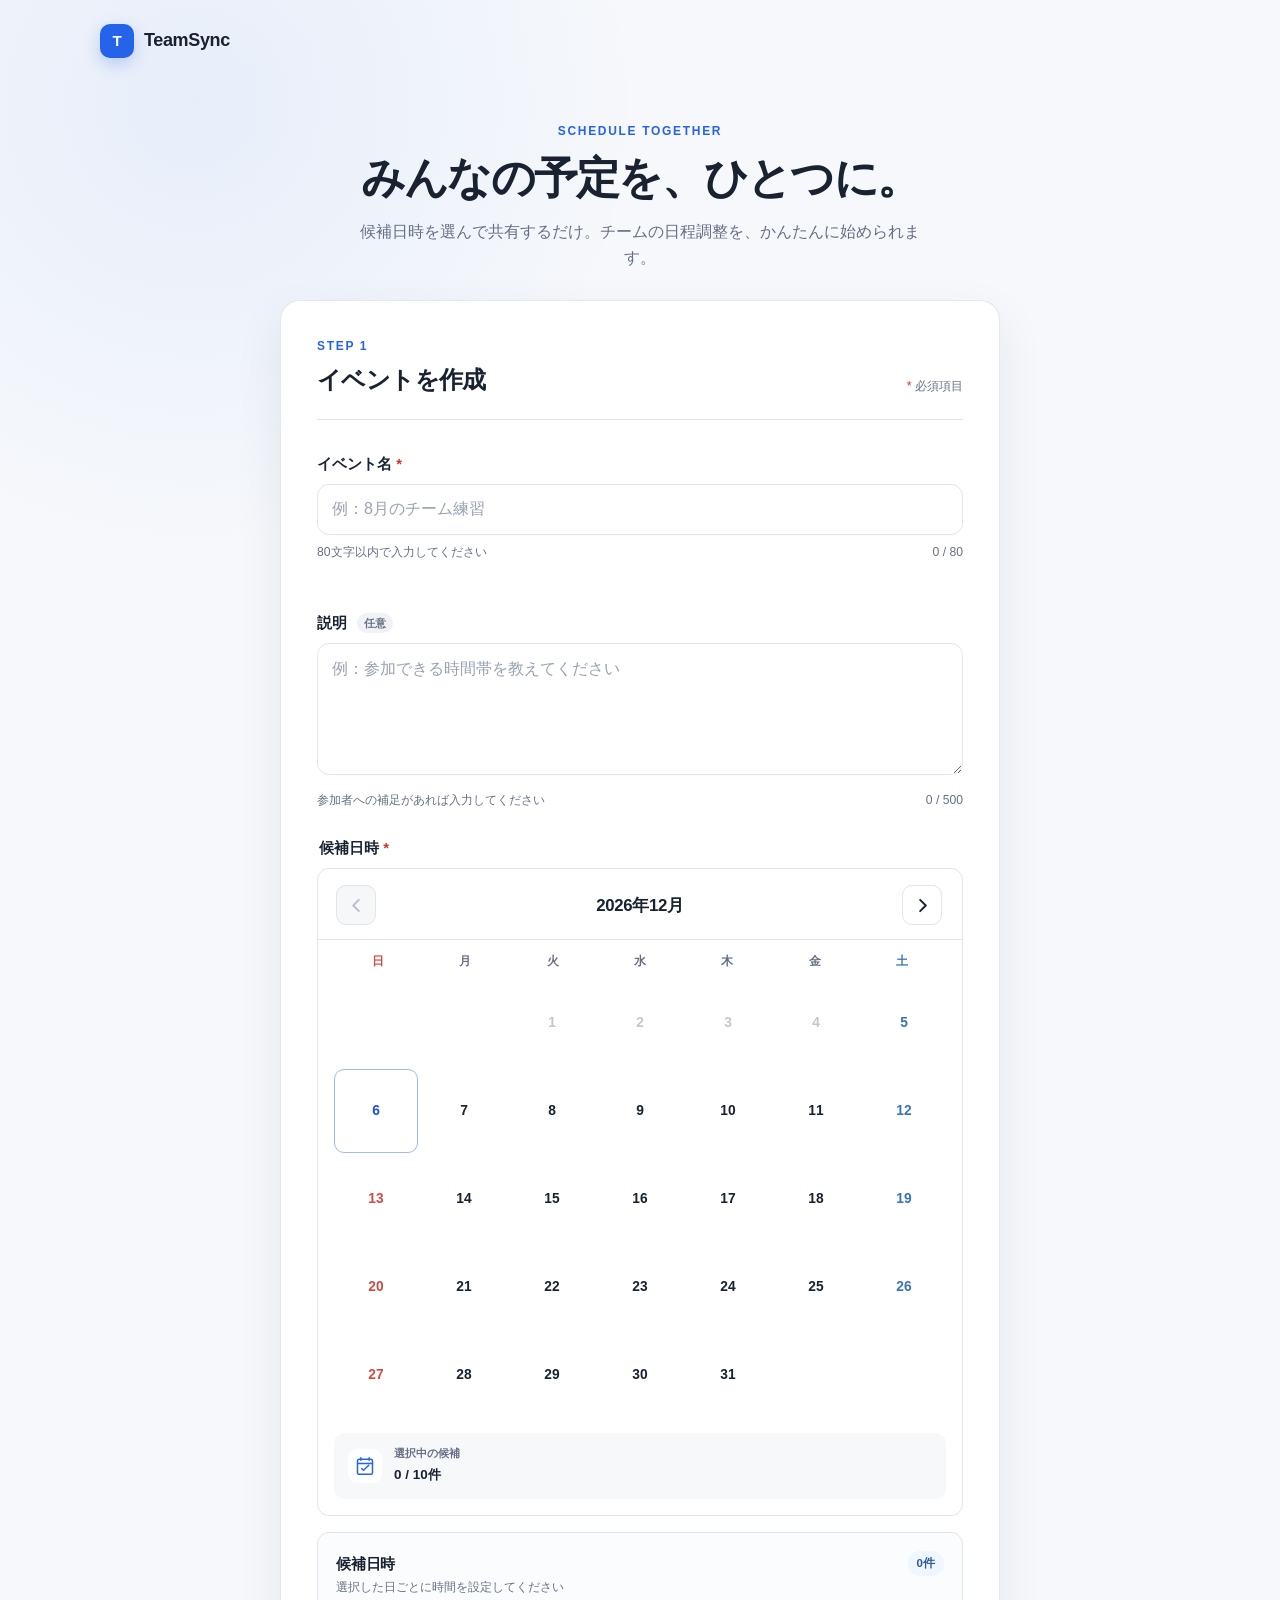
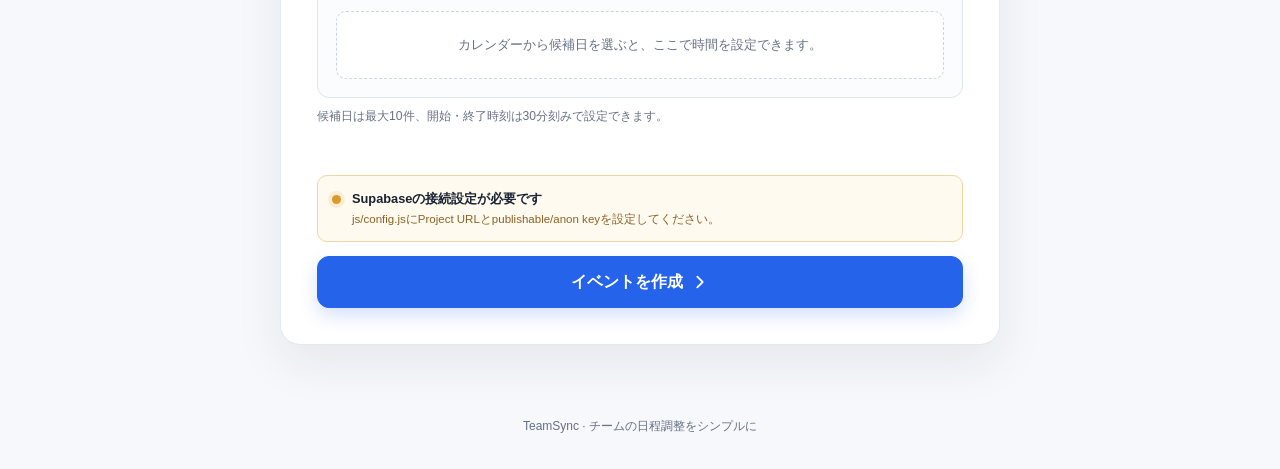
==== index.html @ 25fdeb62 "Refresh Phase 4 assets" ====
<!doctype html>
<html lang="ja">
  <head>
    <meta charset="UTF-8" />
    <meta name="viewport" content="width=device-width, initial-scale=1.0" />
    <meta
      name="description"
      content="TeamSyncは、ゲームチーム向けのシンプルな日程調整ツールです。"
    />
    <title>イベントを作成 | TeamSync</title>
    <link rel="stylesheet" href="css/style.css?v=4" />
  </head>
  <body>
    <header class="site-header">
      <a class="brand" href="index.html" aria-label="TeamSync ホーム">
        <span class="brand-mark" aria-hidden="true">T</span>
        <span>TeamSync</span>
      </a>
    </header>

    <main class="page-shell">
      <section class="intro" aria-labelledby="page-title">
        <p class="eyebrow">SCHEDULE TOGETHER</p>
        <h1 id="page-title">みんなの予定を、ひとつに。</h1>
        <p class="intro-copy">
          候補日時を選んで共有するだけ。チームの日程調整を、かんたんに始められます。
        </p>
      </section>

      <section class="card" aria-labelledby="form-title">
        <div class="card-heading">
          <div>
            <p class="step-label">STEP 1</p>
            <h2 id="form-title">イベントを作成</h2>
          </div>
          <p class="required-note"><span aria-hidden="true">*</span> 必須項目</p>
        </div>

        <form id="create-event-form" novalidate>
          <div class="form-group">
            <label for="event-title">イベント名 <span class="required">*</span></label>
            <input
              id="event-title"
              name="title"
              type="text"
              maxlength="80"
              placeholder="例：8月のチーム練習"
              autocomplete="off"
              aria-describedby="event-title-hint event-title-error"
              required
            />
            <div class="field-meta">
              <p id="event-title-hint" class="field-hint">80文字以内で入力してください</p>
              <p id="event-title-count" class="character-count" aria-hidden="true">0 / 80</p>
            </div>
            <p id="event-title-error" class="field-error" aria-live="polite"></p>
          </div>

          <div class="form-group">
            <label for="event-description">
              説明 <span class="optional">任意</span>
            </label>
            <textarea
              id="event-description"
              name="description"
              rows="4"
              maxlength="500"
              placeholder="例：参加できる時間帯を教えてください"
              aria-describedby="event-description-hint"
            ></textarea>
            <div class="field-meta">
              <p id="event-description-hint" class="field-hint">参加者への補足があれば入力してください</p>
              <p id="event-description-count" class="character-count" aria-hidden="true">0 / 500</p>
            </div>
          </div>

          <fieldset class="form-group schedule-field" aria-describedby="schedule-note schedule-error">
            <legend>候補日時 <span class="required">*</span></legend>
            <div class="calendar" id="calendar" data-calendar>
              <div class="calendar-header">
                <button
                  class="calendar-nav-button"
                  id="calendar-previous"
                  type="button"
                  aria-label="前の月を表示"
                >
                  <svg viewBox="0 0 20 20" aria-hidden="true">
                    <path d="m12.5 4-6 6 6 6" />
                  </svg>
                </button>
                <p class="calendar-month" id="calendar-month" aria-live="polite"></p>
                <button
                  class="calendar-nav-button"
                  id="calendar-next"
                  type="button"
                  aria-label="次の月を表示"
                >
                  <svg viewBox="0 0 20 20" aria-hidden="true">
                    <path d="m7.5 4 6 6-6 6" />
                  </svg>
                </button>
              </div>

              <div class="calendar-weekdays" aria-hidden="true">
                <span class="is-sunday">日</span>
                <span>月</span>
                <span>火</span>
                <span>水</span>
                <span>木</span>
                <span>金</span>
                <span class="is-saturday">土</span>
              </div>

              <div
                class="calendar-grid"
                id="calendar-grid"
                role="group"
                aria-labelledby="calendar-month"
              ></div>

              <div class="calendar-selection" id="calendar-selection">
                <span class="calendar-selection-icon" aria-hidden="true">
                  <svg viewBox="0 0 24 24">
                    <path d="M7 2v3M17 2v3M3.5 9h17M5 4h14a2 2 0 0 1 2 2v14a2 2 0 0 1-2 2H5a2 2 0 0 1-2-2V6a2 2 0 0 1 2-2Z" />
                    <path d="m8 15 2.2 2.2L16.5 11" />
                  </svg>
                </span>
                <div>
                  <span class="calendar-selection-label">選択中の候補</span>
                  <strong id="selected-count-label">0 / 10件</strong>
                </div>
              </div>
            </div>

            <section class="candidate-editor" aria-labelledby="candidate-editor-title">
              <div class="candidate-editor-header">
                <div>
                  <h3 id="candidate-editor-title">候補日時</h3>
                  <p>選択した日ごとに時間を設定してください</p>
                </div>
                <span class="candidate-count" id="candidate-count" aria-live="polite">0件</span>
              </div>
              <div class="candidate-empty" id="candidate-empty">
                カレンダーから候補日を選ぶと、ここで時間を設定できます。
              </div>
              <div class="candidate-list" id="candidate-list"></div>
            </section>

            <input id="schedule-data" name="schedule" type="hidden" />
            <p id="schedule-note" class="field-hint schedule-hint">
              候補日は最大10件、開始・終了時刻は30分刻みで設定できます。
            </p>
            <p id="schedule-error" class="field-error" aria-live="polite"></p>
          </fieldset>

          <div
            class="backend-status"
            id="supabase-status"
            role="status"
            aria-live="polite"
            tabindex="-1"
          >
            <span class="backend-status-indicator" aria-hidden="true"></span>
            <div>
              <strong id="supabase-status-label">保存先を確認しています</strong>
              <span id="supabase-status-detail">Supabaseの設定を読み込んでいます。</span>
            </div>
          </div>

          <button class="primary-button" id="create-event-button" type="submit">
            <span class="button-spinner" aria-hidden="true" hidden></span>
            <span id="create-event-button-label">イベントを作成</span>
            <svg viewBox="0 0 20 20" aria-hidden="true">
              <path d="m7 4 6 6-6 6" />
            </svg>
          </button>

          <p id="phase-notice" class="phase-notice" role="status" aria-live="polite" hidden></p>
        </form>
      </section>
    </main>

    <footer class="site-footer">
      <p>TeamSync <span aria-hidden="true">·</span> チームの日程調整をシンプルに</p>
    </footer>

    <script src="js/config.js?v=4" defer></script>
    <script src="js/calendar.js?v=4" defer></script>
    <script src="js/supabase.js?v=4" defer></script>
    <script src="js/create-event.js?v=4" defer></script>
  </body>
</html>
---- css/style.css ----
:root {
  color-scheme: light;
  --color-bg: #f6f8fb;
  --color-surface: #ffffff;
  --color-text: #182230;
  --color-muted: #667085;
  --color-border: #dfe5ec;
  --color-primary: #2563eb;
  --color-primary-dark: #1d4ed8;
  --color-primary-soft: #eff6ff;
  --color-danger: #c9362b;
  --shadow-card: 0 18px 48px rgba(30, 41, 59, 0.08);
  --radius-large: 20px;
  --radius-medium: 12px;
  font-family:
    Inter, "Noto Sans JP", "Hiragino Kaku Gothic ProN", "Yu Gothic", Meiryo,
    sans-serif;
}

* {
  box-sizing: border-box;
}

html {
  min-width: 320px;
  background: var(--color-bg);
}

body {
  min-height: 100vh;
  margin: 0;
  color: var(--color-text);
  background:
    radial-gradient(circle at 15% 5%, rgba(37, 99, 235, 0.07), transparent 28rem),
    var(--color-bg);
  line-height: 1.65;
}

button,
input,
select,
textarea {
  font: inherit;
}

a {
  color: inherit;
}

.site-header {
  width: min(100% - 40px, 1080px);
  margin: 0 auto;
  padding: 24px 0;
}

.brand {
  display: inline-flex;
  align-items: center;
  gap: 10px;
  color: var(--color-text);
  font-size: 1.125rem;
  font-weight: 750;
  letter-spacing: -0.02em;
  text-decoration: none;
}

.brand-mark {
  display: grid;
  width: 34px;
  height: 34px;
  place-items: center;
  border-radius: 10px;
  color: #fff;
  background: var(--color-primary);
  box-shadow: 0 6px 16px rgba(37, 99, 235, 0.25);
  font-size: 0.95rem;
}

.page-shell {
  width: min(100% - 40px, 720px);
  margin: 40px auto 72px;
}

.page-shell--centered {
  display: grid;
  min-height: calc(100vh - 220px);
  place-items: center;
}

.intro {
  margin-bottom: 28px;
  text-align: center;
}

.eyebrow,
.step-label {
  margin: 0 0 8px;
  color: var(--color-primary);
  font-size: 0.75rem;
  font-weight: 800;
  letter-spacing: 0.14em;
}

h1,
h2,
p {
  overflow-wrap: anywhere;
}

h1 {
  margin: 0;
  font-size: clamp(1.9rem, 6vw, 2.75rem);
  line-height: 1.25;
  letter-spacing: -0.04em;
}

.intro-copy {
  max-width: 580px;
  margin: 14px auto 0;
  color: var(--color-muted);
}

.card {
  padding: 36px;
  border: 1px solid rgba(223, 229, 236, 0.85);
  border-radius: var(--radius-large);
  background: var(--color-surface);
  box-shadow: var(--shadow-card);
}

.card-heading {
  display: flex;
  align-items: flex-end;
  justify-content: space-between;
  gap: 24px;
  margin-bottom: 32px;
  padding-bottom: 22px;
  border-bottom: 1px solid var(--color-border);
}

.card-heading h2 {
  margin: 0;
  font-size: 1.5rem;
  line-height: 1.35;
  letter-spacing: -0.025em;
}

.required-note {
  flex: none;
  margin: 0;
  color: var(--color-muted);
  font-size: 0.78rem;
}

.required,
.required-note span {
  color: var(--color-danger);
}

.form-group {
  min-width: 0;
  margin: 0 0 26px;
  padding: 0;
  border: 0;
}

label,
legend {
  display: block;
  margin-bottom: 8px;
  color: var(--color-text);
  font-size: 0.925rem;
  font-weight: 700;
}

.optional {
  display: inline-block;
  margin-left: 6px;
  padding: 1px 7px;
  border-radius: 999px;
  color: var(--color-muted);
  background: #f0f2f5;
  font-size: 0.7rem;
  font-weight: 600;
  vertical-align: 1px;
}

input,
textarea {
  width: 100%;
  border: 1px solid var(--color-border);
  border-radius: var(--radius-medium);
  outline: none;
  color: var(--color-text);
  background: var(--color-surface);
  transition:
    border-color 160ms ease,
    box-shadow 160ms ease;
}

input {
  min-height: 50px;
  padding: 11px 14px;
}

textarea {
  min-height: 120px;
  padding: 12px 14px;
  resize: vertical;
}

input::placeholder,
textarea::placeholder {
  color: #98a2b3;
}

input:hover,
textarea:hover {
  border-color: #b8c2ce;
}

input:focus,
textarea:focus {
  border-color: var(--color-primary);
  box-shadow: 0 0 0 4px rgba(37, 99, 235, 0.11);
}

input[aria-invalid="true"] {
  border-color: var(--color-danger);
}

input[aria-invalid="true"]:focus {
  box-shadow: 0 0 0 4px rgba(201, 54, 43, 0.1);
}

.field-meta {
  display: flex;
  justify-content: space-between;
  gap: 16px;
  margin-top: 7px;
}

.field-hint,
.character-count,
.field-error {
  margin: 0;
  font-size: 0.76rem;
}

.field-hint,
.character-count {
  color: var(--color-muted);
}

.character-count {
  flex: none;
}

.field-error {
  min-height: 1.25rem;
  margin-top: 3px;
  color: var(--color-danger);
  font-weight: 650;
}

.placeholder-content {
  display: flex;
  align-items: center;
  gap: 16px;
  padding: 20px;
  border: 1px dashed #b7c7e6;
  border-radius: var(--radius-medium);
  background: var(--color-primary-soft);
}

.calendar-icon {
  display: grid;
  width: 42px;
  height: 42px;
  flex: none;
  place-items: center;
  border-radius: 12px;
  color: var(--color-primary);
  background: #fff;
}

.calendar-icon svg {
  width: 23px;
  fill: none;
  stroke: currentColor;
  stroke-linecap: round;
  stroke-linejoin: round;
  stroke-width: 1.8;
}

.placeholder-title,
.placeholder-copy {
  margin: 0;
}

.schedule-field {
  padding: 0;
}

.calendar {
  overflow: hidden;
  border: 1px solid var(--color-border);
  border-radius: var(--radius-medium);
  background: var(--color-surface);
}

.calendar-header {
  display: grid;
  grid-template-columns: 42px 1fr 42px;
  align-items: center;
  gap: 8px;
  padding: 16px 18px 14px;
  border-bottom: 1px solid var(--color-border);
}

.calendar-month {
  margin: 0;
  font-size: 1.05rem;
  font-weight: 750;
  letter-spacing: -0.02em;
  text-align: center;
}

.calendar-nav-button {
  display: grid;
  width: 40px;
  height: 40px;
  place-items: center;
  border: 1px solid var(--color-border);
  border-radius: 10px;
  color: var(--color-text);
  background: #fff;
  cursor: pointer;
  transition:
    border-color 160ms ease,
    background-color 160ms ease,
    color 160ms ease;
}

.calendar-nav-button svg {
  width: 19px;
  fill: none;
  stroke: currentColor;
  stroke-linecap: round;
  stroke-linejoin: round;
  stroke-width: 2;
}

.calendar-nav-button:hover:not(:disabled) {
  border-color: #b7c7e6;
  color: var(--color-primary);
  background: var(--color-primary-soft);
}

.calendar-nav-button:disabled {
  color: #b9c0ca;
  background: #f6f7f9;
  cursor: not-allowed;
}

.calendar-nav-button:focus-visible,
.calendar-day:focus-visible {
  outline: 3px solid rgba(37, 99, 235, 0.22);
  outline-offset: 2px;
}

.calendar-weekdays,
.calendar-grid {
  display: grid;
  grid-template-columns: repeat(7, minmax(0, 1fr));
}

.calendar-weekdays {
  padding: 12px 16px 5px;
  color: var(--color-muted);
  font-size: 0.72rem;
  font-weight: 700;
  text-align: center;
}

.calendar-weekdays .is-sunday,
.calendar-day.is-sunday:not(.is-selected) {
  color: #d14a43;
}

.calendar-weekdays .is-saturday,
.calendar-day.is-saturday:not(.is-selected) {
  color: #3972bd;
}

.calendar-grid {
  gap: 4px;
  padding: 5px 16px 16px;
}

.calendar-day,
.calendar-empty-cell {
  aspect-ratio: 1;
  min-width: 0;
}

.calendar-day {
  position: relative;
  display: grid;
  place-items: center;
  padding: 0;
  border: 1px solid transparent;
  border-radius: 10px;
  color: var(--color-text);
  background: transparent;
  font-size: 0.86rem;
  font-weight: 650;
  cursor: pointer;
  transition:
    color 140ms ease,
    background-color 140ms ease,
    border-color 140ms ease,
    transform 140ms ease;
}

.calendar-day:hover:not(:disabled):not(.is-selected) {
  border-color: #c8d8f3;
  background: var(--color-primary-soft);
  transform: translateY(-1px);
}

.calendar-day.is-today:not(.is-selected) {
  border-color: #9dbbec;
  color: var(--color-primary-dark);
  font-weight: 800;
}

.calendar-day.is-selected {
  border-color: var(--color-primary);
  color: #fff;
  background: var(--color-primary);
  box-shadow: 0 5px 12px rgba(37, 99, 235, 0.25);
}

.calendar-day.is-past {
  color: #c2c7cf;
  cursor: not-allowed;
}

.calendar-selection {
  display: flex;
  align-items: center;
  gap: 12px;
  margin: 0 16px 16px;
  padding: 12px 14px;
  border-radius: 10px;
  color: var(--color-muted);
  background: #f7f8fa;
  transition:
    color 160ms ease,
    background-color 160ms ease;
}

.calendar-selection.has-selection {
  color: #254f89;
  background: var(--color-primary-soft);
}

.calendar-selection-icon {
  display: grid;
  width: 34px;
  height: 34px;
  flex: none;
  place-items: center;
  border-radius: 9px;
  color: var(--color-primary);
  background: #fff;
}

.calendar-selection-icon svg {
  width: 20px;
  fill: none;
  stroke: currentColor;
  stroke-linecap: round;
  stroke-linejoin: round;
  stroke-width: 1.8;
}

.calendar-selection-label,
.calendar-selection strong {
  display: block;
}

.calendar-selection-label {
  margin-bottom: 1px;
  font-size: 0.68rem;
  font-weight: 650;
}

.calendar-selection strong {
  color: var(--color-text);
  font-size: 0.84rem;
}

.candidate-editor {
  margin-top: 16px;
  padding: 18px;
  border: 1px solid var(--color-border);
  border-radius: var(--radius-medium);
  background: #fbfcfe;
}

.candidate-editor-header {
  display: flex;
  align-items: flex-start;
  justify-content: space-between;
  gap: 16px;
  margin-bottom: 14px;
}

.candidate-editor-header h3,
.candidate-editor-header p,
.candidate-date {
  margin: 0;
}

.candidate-editor-header h3 {
  font-size: 0.95rem;
  letter-spacing: -0.015em;
}

.candidate-editor-header p {
  margin-top: 2px;
  color: var(--color-muted);
  font-size: 0.75rem;
}

.candidate-count {
  flex: none;
  padding: 3px 9px;
  border-radius: 999px;
  color: #315b96;
  background: var(--color-primary-soft);
  font-size: 0.72rem;
  font-weight: 750;
}

.candidate-empty {
  padding: 22px 16px;
  border: 1px dashed #cbd5e1;
  border-radius: 10px;
  color: var(--color-muted);
  background: #fff;
  font-size: 0.8rem;
  text-align: center;
}

.candidate-list {
  display: grid;
  gap: 10px;
}

.candidate-card {
  padding: 15px;
  border: 1px solid var(--color-border);
  border-radius: 11px;
  background: #fff;
  box-shadow: 0 4px 12px rgba(30, 41, 59, 0.035);
}

.candidate-card-header {
  display: flex;
  align-items: center;
  justify-content: space-between;
  gap: 12px;
  margin-bottom: 13px;
}

.candidate-heading-group {
  min-width: 0;
}

.candidate-index {
  display: block;
  margin-bottom: 1px;
  color: var(--color-primary);
  font-size: 0.65rem;
  font-weight: 800;
  letter-spacing: 0.08em;
}

.candidate-date {
  font-size: 0.9rem;
  line-height: 1.4;
  letter-spacing: -0.01em;
  overflow-wrap: anywhere;
}

.candidate-remove-button {
  display: grid;
  width: 38px;
  height: 38px;
  flex: none;
  place-items: center;
  padding: 0;
  border: 1px solid var(--color-border);
  border-radius: 9px;
  color: var(--color-muted);
  background: #fff;
  cursor: pointer;
  transition:
    color 150ms ease,
    border-color 150ms ease,
    background-color 150ms ease;
}

.candidate-remove-button svg {
  width: 17px;
  fill: none;
  stroke: currentColor;
  stroke-linecap: round;
  stroke-width: 1.8;
}

.candidate-remove-button:hover {
  border-color: #efb4ae;
  color: var(--color-danger);
  background: #fff7f6;
}

.candidate-remove-button:focus-visible,
.time-select:focus-visible {
  outline: 3px solid rgba(37, 99, 235, 0.22);
  outline-offset: 2px;
}

.time-range {
  display: grid;
  grid-template-columns: minmax(0, 1fr) auto minmax(0, 1fr);
  align-items: end;
  gap: 9px;
}

.time-field {
  min-width: 0;
  margin: 0;
}

.time-field > span {
  display: block;
  margin-bottom: 5px;
  color: var(--color-muted);
  font-size: 0.68rem;
  font-weight: 700;
}

.time-select {
  width: 100%;
  min-width: 0;
  min-height: 44px;
  padding: 9px 10px;
  border: 1px solid var(--color-border);
  border-radius: 9px;
  outline: none;
  color: var(--color-text);
  background: #fff;
  font-weight: 650;
  cursor: pointer;
  transition:
    border-color 150ms ease,
    box-shadow 150ms ease;
}

.time-select:hover {
  border-color: #b8c2ce;
}

.time-select:focus {
  border-color: var(--color-primary);
  box-shadow: 0 0 0 3px rgba(37, 99, 235, 0.1);
}

.time-select[aria-invalid="true"] {
  border-color: var(--color-danger);
}

.time-separator {
  padding-bottom: 10px;
  color: var(--color-muted);
  font-size: 0.78rem;
}

.candidate-time-error {
  min-height: 1.2rem;
  margin: 4px 0 -3px;
  color: var(--color-danger);
  font-size: 0.72rem;
  font-weight: 650;
}

.schedule-hint {
  margin-top: 8px;
}

.placeholder-title {
  color: #1f3f76;
  font-size: 0.9rem;
  font-weight: 700;
}

.placeholder-copy {
  margin-top: 3px;
  color: #52709e;
  font-size: 0.78rem;
}

.backend-status {
  display: flex;
  align-items: flex-start;
  gap: 11px;
  margin-bottom: 14px;
  padding: 12px 14px;
  border: 1px solid var(--color-border);
  border-radius: 10px;
  color: var(--color-muted);
  background: #f8fafc;
}

.backend-status-indicator {
  width: 9px;
  height: 9px;
  flex: none;
  margin-top: 7px;
  border-radius: 50%;
  background: #98a2b3;
  box-shadow: 0 0 0 4px rgba(152, 162, 179, 0.13);
}

.backend-status strong,
.backend-status span:not(.backend-status-indicator) {
  display: block;
}

.backend-status strong {
  color: var(--color-text);
  font-size: 0.8rem;
}

.backend-status span:not(.backend-status-indicator) {
  margin-top: 1px;
  font-size: 0.72rem;
}

.backend-status.is-ready {
  border-color: #b7dfca;
  color: #397257;
  background: #f2fbf6;
}

.backend-status.is-ready .backend-status-indicator {
  background: #25a166;
  box-shadow: 0 0 0 4px rgba(37, 161, 102, 0.13);
}

.backend-status.is-missing {
  border-color: #f0d5a7;
  color: #886222;
  background: #fffaf0;
}

.backend-status.is-missing .backend-status-indicator {
  background: #d99a2b;
  box-shadow: 0 0 0 4px rgba(217, 154, 43, 0.13);
}

.primary-button,
.secondary-button {
  display: inline-flex;
  min-height: 50px;
  align-items: center;
  justify-content: center;
  gap: 8px;
  border-radius: var(--radius-medium);
  font-weight: 750;
  text-decoration: none;
  cursor: pointer;
  transition:
    background-color 160ms ease,
    border-color 160ms ease,
    transform 160ms ease,
    box-shadow 160ms ease;
}

.primary-button {
  width: 100%;
  padding: 12px 20px;
  border: 1px solid var(--color-primary);
  color: #fff;
  background: var(--color-primary);
  box-shadow: 0 8px 18px rgba(37, 99, 235, 0.19);
}

.primary-button svg {
  width: 18px;
  fill: none;
  stroke: currentColor;
  stroke-linecap: round;
  stroke-linejoin: round;
  stroke-width: 2;
}

.primary-button:hover:not(:disabled) {
  border-color: var(--color-primary-dark);
  background: var(--color-primary-dark);
  box-shadow: 0 10px 22px rgba(37, 99, 235, 0.25);
  transform: translateY(-1px);
}

.primary-button:disabled {
  border-color: #7ba1ee;
  background: #7ba1ee;
  box-shadow: none;
  cursor: wait;
}

.button-spinner {
  width: 17px;
  height: 17px;
  border: 2px solid rgba(255, 255, 255, 0.45);
  border-top-color: #fff;
  border-radius: 50%;
  animation: button-spin 700ms linear infinite;
}

@keyframes button-spin {
  to {
    transform: rotate(360deg);
  }
}

.primary-button:active,
.secondary-button:active {
  transform: translateY(0);
}

.primary-button:focus-visible,
.secondary-button:focus-visible,
.brand:focus-visible {
  outline: 3px solid rgba(37, 99, 235, 0.25);
  outline-offset: 3px;
}

.secondary-button {
  margin-top: 26px;
  padding: 10px 20px;
  border: 1px solid var(--color-border);
  color: var(--color-text);
  background: #fff;
}

.secondary-button:hover {
  border-color: #b8c2ce;
  background: #f8fafc;
}

.phase-notice {
  margin: 14px 0 0;
  padding: 11px 14px;
  border-radius: 10px;
  color: #315b96;
  background: var(--color-primary-soft);
  font-size: 0.82rem;
  text-align: center;
}

.phase-notice.is-success {
  color: #256947;
  background: #edf9f2;
}

.phase-notice.is-error {
  color: #9f332b;
  background: #fff1f0;
}

.empty-state {
  width: 100%;
  padding-block: 60px;
  text-align: center;
}

.empty-state h1 {
  font-size: clamp(1.55rem, 5vw, 2rem);
}

.calendar-icon--large {
  width: 58px;
  height: 58px;
  margin: 0 auto 20px;
  background: var(--color-primary-soft);
}

.calendar-icon--large svg {
  width: 30px;
}

.site-footer {
  width: min(100% - 40px, 1080px);
  margin: 0 auto;
  padding: 0 0 32px;
  color: var(--color-muted);
  font-size: 0.75rem;
  text-align: center;
}

.site-footer p {
  margin: 0;
}

@media (max-width: 600px) {
  .site-header {
    width: min(100% - 32px, 1080px);
    padding: 18px 0;
  }

  .page-shell {
    width: min(100% - 24px, 720px);
    margin: 24px auto 48px;
  }

  .intro {
    padding-inline: 8px;
  }

  .intro-copy {
    font-size: 0.9rem;
  }

  .card {
    padding: 24px 18px;
    border-radius: 16px;
  }

  .card-heading {
    align-items: flex-start;
    margin-bottom: 26px;
  }

  .required-note {
    margin-top: 4px;
  }

  .placeholder-content {
    align-items: flex-start;
    padding: 16px;
  }

  .calendar-header {
    padding: 13px 12px 11px;
  }

  .calendar-grid {
    gap: 2px;
    padding: 5px 9px 12px;
  }

  .calendar-weekdays {
    padding: 10px 9px 5px;
  }

  .calendar-day {
    border-radius: 9px;
    font-size: 0.8rem;
  }

  .calendar-selection {
    margin: 0 10px 10px;
  }

  .candidate-editor {
    padding: 14px 12px;
  }

  .candidate-card {
    padding: 13px 12px;
  }

  .time-range {
    gap: 6px;
  }

  .time-select {
    padding-inline: 7px;
    font-size: 0.82rem;
  }

  .calendar-icon {
    width: 38px;
    height: 38px;
  }

  .empty-state {
    padding-block: 44px;
  }
}

@media (prefers-reduced-motion: reduce) {
  *,
  *::before,
  *::after {
    scroll-behavior: auto !important;
    transition-duration: 0.01ms !important;
  }

  .button-spinner {
    animation-duration: 1.5s;
  }
}
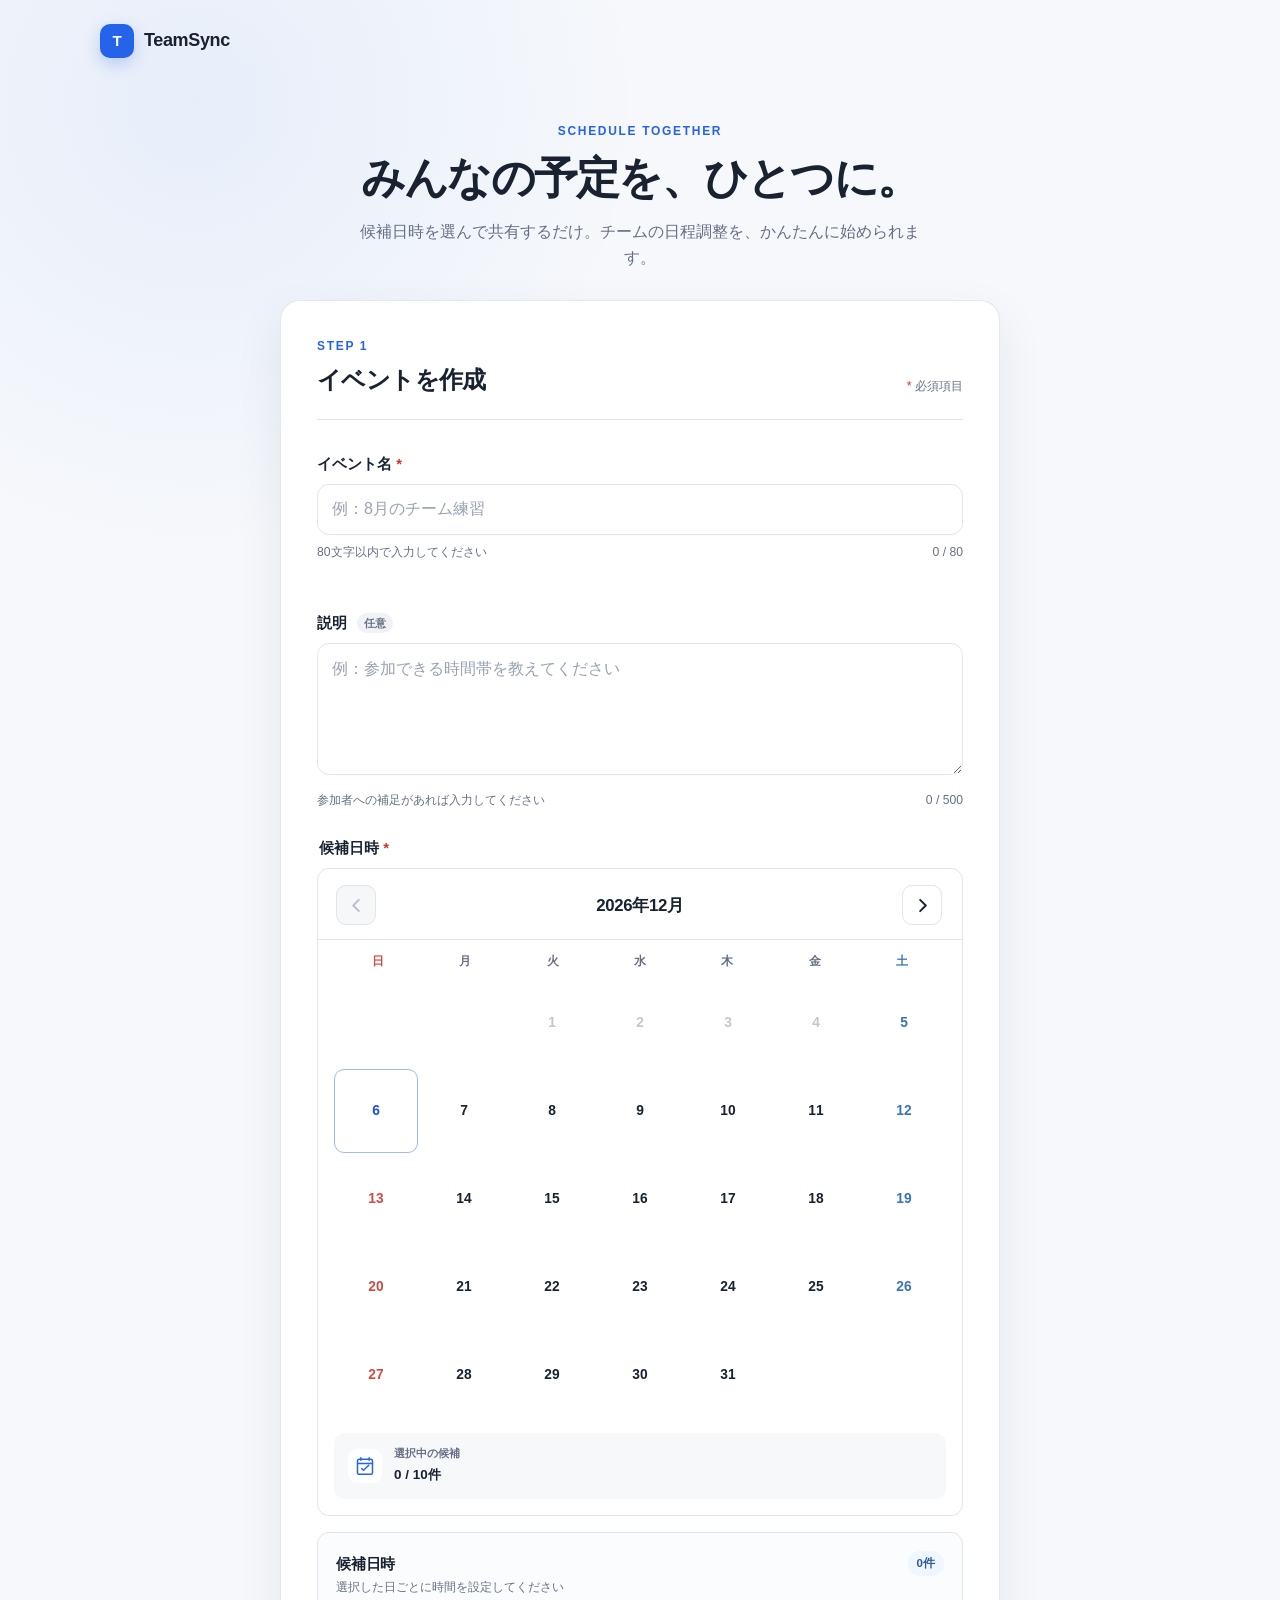
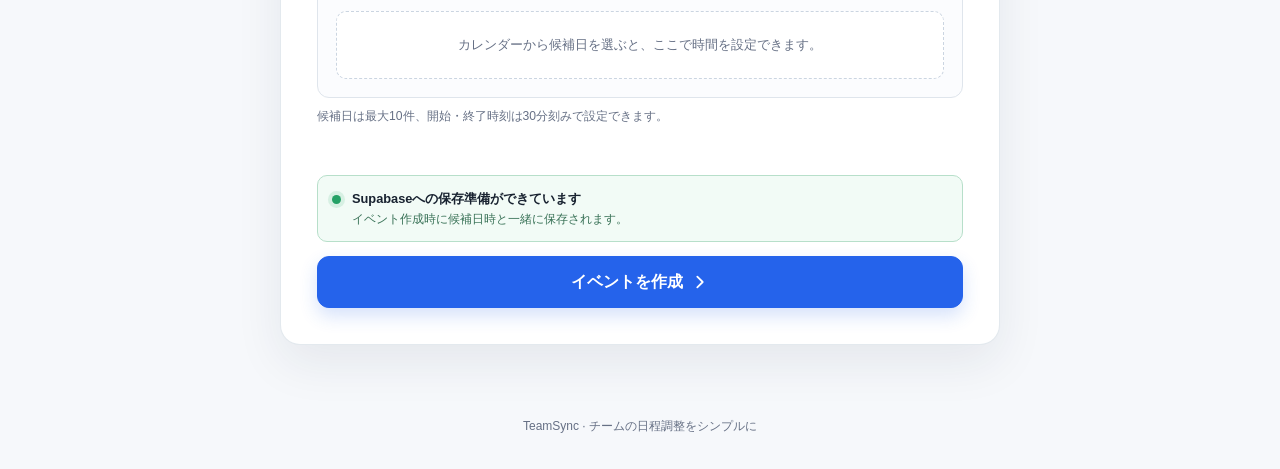
==== commit 9861900c: "Implement TeamSync Phase 5 pages" ====
--- a/index.html
+++ b/index.html
@@ -8,7 +8,7 @@
       content="TeamSyncは、ゲームチーム向けのシンプルな日程調整ツールです。"
     />
     <title>イベントを作成 | TeamSync</title>
-    <link rel="stylesheet" href="css/style.css?v=4" />
+    <link rel="stylesheet" href="css/style.css?v=5" />
   </head>
   <body>
     <header class="site-header">
@@ -184,9 +184,9 @@
       <p>TeamSync <span aria-hidden="true">·</span> チームの日程調整をシンプルに</p>
     </footer>
 
-    <script src="js/config.js?v=4" defer></script>
-    <script src="js/calendar.js?v=4" defer></script>
-    <script src="js/supabase.js?v=4" defer></script>
-    <script src="js/create-event.js?v=4" defer></script>
+    <script src="js/config.js?v=5" defer></script>
+    <script src="js/calendar.js?v=5" defer></script>
+    <script src="js/supabase.js?v=5" defer></script>
+    <script src="js/create-event.js?v=5" defer></script>
   </body>
 </html>
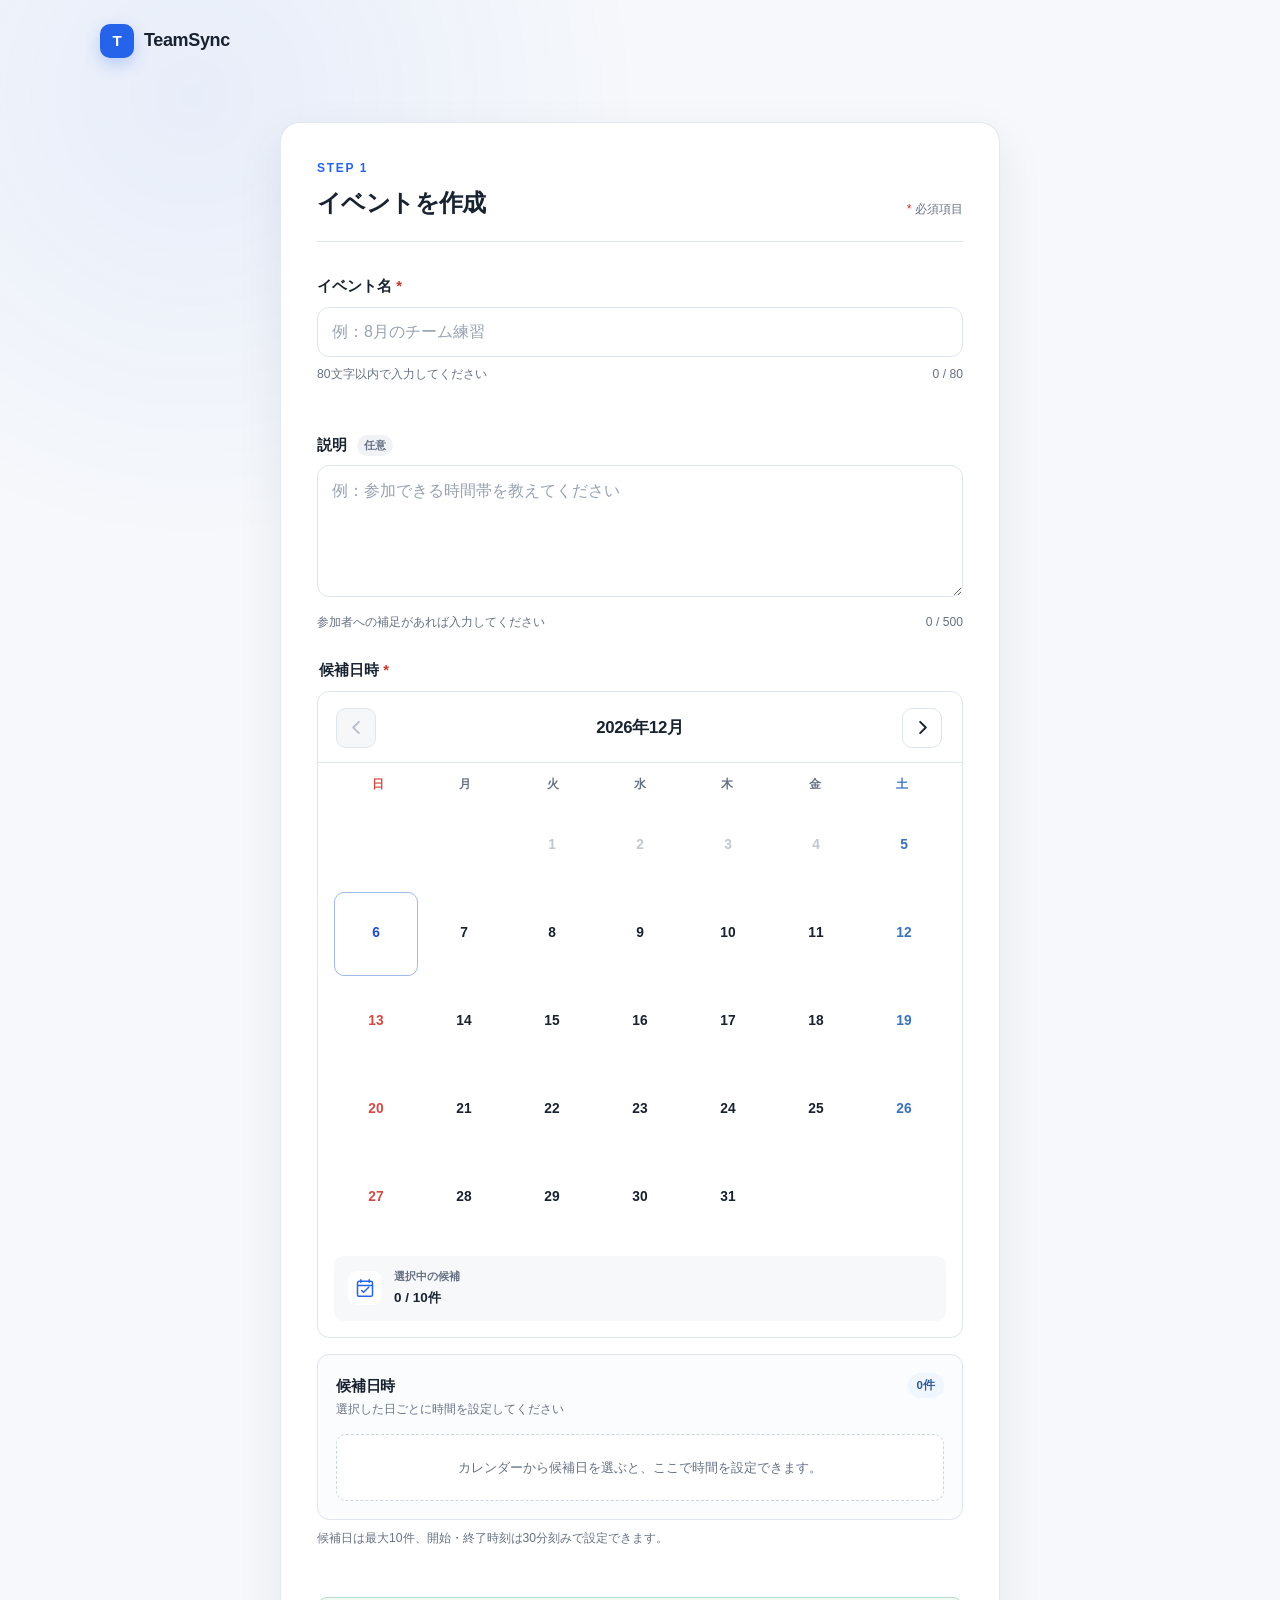
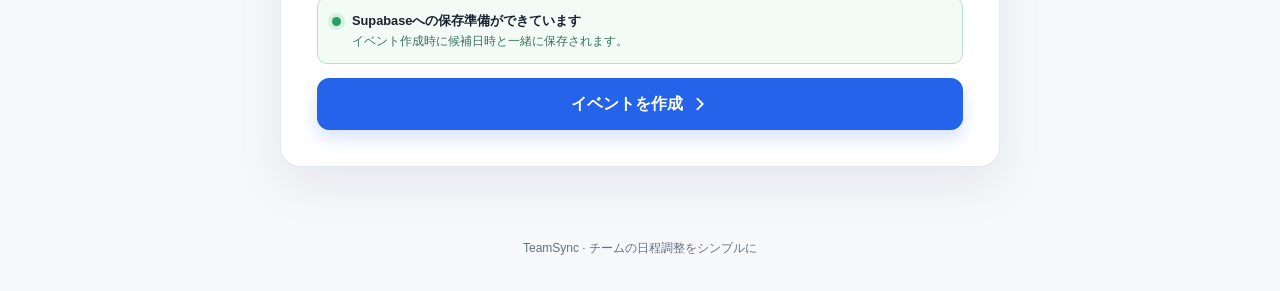
==== commit b2140a7d: "Remove top introduction block" ====
--- a/index.html
+++ b/index.html
@@ -8,7 +8,7 @@
       content="TeamSyncは、ゲームチーム向けのシンプルな日程調整ツールです。"
     />
     <title>イベントを作成 | TeamSync</title>
-    <link rel="stylesheet" href="css/style.css?v=5" />
+    <link rel="stylesheet" href="css/style.css?v=7" />
   </head>
   <body>
     <header class="site-header">
@@ -19,14 +19,6 @@
     </header>
 
     <main class="page-shell">
-      <section class="intro" aria-labelledby="page-title">
-        <p class="eyebrow">SCHEDULE TOGETHER</p>
-        <h1 id="page-title">みんなの予定を、ひとつに。</h1>
-        <p class="intro-copy">
-          候補日時を選んで共有するだけ。チームの日程調整を、かんたんに始められます。
-        </p>
-      </section>
-
       <section class="card" aria-labelledby="form-title">
         <div class="card-heading">
           <div>
@@ -184,9 +176,9 @@
       <p>TeamSync <span aria-hidden="true">·</span> チームの日程調整をシンプルに</p>
     </footer>
 
-    <script src="js/config.js?v=5" defer></script>
-    <script src="js/calendar.js?v=5" defer></script>
-    <script src="js/supabase.js?v=5" defer></script>
-    <script src="js/create-event.js?v=5" defer></script>
+    <script src="js/config.js?v=7" defer></script>
+    <script src="js/calendar.js?v=7" defer></script>
+    <script src="js/supabase.js?v=7" defer></script>
+    <script src="js/create-event.js?v=7" defer></script>
   </body>
 </html>
--- a/css/style.css
+++ b/css/style.css
@@ -21,6 +21,10 @@
   box-sizing: border-box;
 }
 
+[hidden] {
+  display: none !important;
+}
+
 html {
   min-width: 320px;
   background: var(--color-bg);
@@ -904,6 +908,693 @@
   width: 30px;
 }
 
+.event-page-shell {
+  width: min(100% - 40px, 780px);
+  margin-top: 24px;
+}
+
+.event-state {
+  display: flex;
+  min-height: 240px;
+  align-items: center;
+  justify-content: center;
+  gap: 13px;
+  color: var(--color-muted);
+  text-align: center;
+}
+
+.event-state p {
+  margin: 0;
+}
+
+.event-loader {
+  width: 22px;
+  height: 22px;
+  border: 2px solid #c9d5e7;
+  border-top-color: var(--color-primary);
+  border-radius: 50%;
+  animation: button-spin 750ms linear infinite;
+}
+
+.event-content {
+  display: grid;
+  min-width: 0;
+  gap: 18px;
+}
+
+.event-summary,
+.event-dates,
+.event-results,
+.event-summary-heading > div,
+.share-panel > div,
+.event-date-detail {
+  min-width: 0;
+}
+
+.event-summary-heading {
+  display: flex;
+  align-items: flex-start;
+  justify-content: space-between;
+  gap: 22px;
+}
+
+.event-summary-heading h1 {
+  font-size: clamp(1.75rem, 6vw, 2.4rem);
+}
+
+.event-candidate-badge {
+  flex: none;
+  margin-top: 5px;
+  padding: 5px 12px;
+  border-radius: 999px;
+  color: #315b96;
+  background: var(--color-primary-soft);
+  font-size: 0.78rem;
+  font-weight: 800;
+}
+
+.event-description {
+  margin: 20px 0 26px;
+  color: #475467;
+  white-space: pre-wrap;
+}
+
+.event-description.is-empty {
+  color: #98a2b3;
+}
+
+.share-panel {
+  display: grid;
+  grid-template-columns: minmax(0, 1fr) auto;
+  align-items: center;
+  gap: 16px;
+  padding: 16px;
+  border: 1px solid #cbdaf1;
+  border-radius: 12px;
+  background: var(--color-primary-soft);
+}
+
+.share-label {
+  display: block;
+  color: #52709e;
+  font-size: 0.68rem;
+  font-weight: 750;
+}
+
+.share-url {
+  overflow: hidden;
+  margin: 2px 0 0;
+  color: #1f3f76;
+  font-size: 0.78rem;
+  font-weight: 650;
+  text-overflow: ellipsis;
+  white-space: nowrap;
+}
+
+.copy-button {
+  display: inline-flex;
+  min-height: 42px;
+  align-items: center;
+  justify-content: center;
+  gap: 7px;
+  padding: 9px 14px;
+  border: 1px solid #a9c2e8;
+  border-radius: 9px;
+  color: #234f8f;
+  background: #fff;
+  font-size: 0.78rem;
+  font-weight: 750;
+  cursor: pointer;
+  transition:
+    border-color 150ms ease,
+    background-color 150ms ease,
+    transform 150ms ease;
+}
+
+.copy-button svg {
+  width: 17px;
+  fill: none;
+  stroke: currentColor;
+  stroke-linecap: round;
+  stroke-linejoin: round;
+  stroke-width: 1.7;
+}
+
+.copy-button:hover {
+  border-color: #7fa7df;
+  background: #f8fbff;
+  transform: translateY(-1px);
+}
+
+.copy-button:focus-visible {
+  outline: 3px solid rgba(37, 99, 235, 0.22);
+  outline-offset: 2px;
+}
+
+.copy-status {
+  min-height: 1.25rem;
+  margin: 6px 2px -4px;
+  color: #397257;
+  font-size: 0.72rem;
+}
+
+.event-section-heading {
+  display: flex;
+  align-items: flex-end;
+  justify-content: space-between;
+  gap: 20px;
+  margin-bottom: 22px;
+  padding-bottom: 18px;
+  border-bottom: 1px solid var(--color-border);
+}
+
+.event-section-heading h2,
+.event-section-heading p {
+  margin: 0;
+}
+
+.event-section-heading h2 {
+  font-size: 1.35rem;
+  letter-spacing: -0.02em;
+}
+
+.event-section-heading > p {
+  color: var(--color-muted);
+  font-size: 0.72rem;
+}
+
+.event-date-list {
+  display: grid;
+  gap: 14px;
+  margin: 0;
+  padding: 0;
+  list-style: none;
+}
+
+.event-date-item {
+  padding: 17px;
+  border: 1px solid var(--color-border);
+  border-radius: 11px;
+  background: #fbfcfe;
+}
+
+.event-date-main {
+  display: flex;
+  min-width: 0;
+  align-items: center;
+  gap: 14px;
+}
+
+.event-date-index {
+  display: grid;
+  width: 38px;
+  height: 38px;
+  flex: none;
+  place-items: center;
+  border-radius: 10px;
+  color: var(--color-primary);
+  background: var(--color-primary-soft);
+  font-size: 0.73rem;
+  font-weight: 800;
+}
+
+.event-date-detail strong,
+.event-date-detail span {
+  display: block;
+}
+
+.event-date-detail strong {
+  font-size: 0.92rem;
+}
+
+.event-date-detail span {
+  margin-top: 1px;
+  color: var(--color-muted);
+  font-size: 0.8rem;
+  font-weight: 650;
+}
+
+.response-name-group {
+  margin-bottom: 22px;
+}
+
+.response-date-fields {
+  display: grid;
+  grid-template-columns: minmax(0, 1fr) minmax(0, 1.25fr);
+  gap: 16px;
+  margin-top: 16px;
+  padding-top: 16px;
+  border-top: 1px solid var(--color-border);
+}
+
+.response-status-fieldset {
+  min-width: 0;
+  margin: 0;
+  padding: 0;
+  border: 0;
+}
+
+.response-status-fieldset legend,
+.response-comment-heading label {
+  margin: 0 0 7px;
+  color: var(--color-muted);
+  font-size: 0.7rem;
+  font-weight: 750;
+}
+
+.response-status-options {
+  display: grid;
+  grid-template-columns: repeat(3, minmax(0, 1fr));
+  gap: 7px;
+}
+
+.response-status-input {
+  position: absolute;
+  width: 1px;
+  height: 1px;
+  overflow: hidden;
+  margin: -1px;
+  padding: 0;
+  border: 0;
+  clip: rect(0 0 0 0);
+  clip-path: inset(50%);
+  white-space: nowrap;
+}
+
+.response-status-option {
+  display: flex;
+  min-height: 58px;
+  align-items: center;
+  justify-content: center;
+  gap: 6px;
+  margin: 0;
+  padding: 8px 6px;
+  border: 1px solid var(--color-border);
+  border-radius: 10px;
+  color: var(--color-muted);
+  background: #fff;
+  cursor: pointer;
+  transition:
+    border-color 150ms ease,
+    background-color 150ms ease,
+    color 150ms ease,
+    transform 150ms ease;
+}
+
+.response-status-option:hover {
+  border-color: #b8c2ce;
+  transform: translateY(-1px);
+}
+
+.response-status-option strong {
+  font-size: 1.16rem;
+  line-height: 1;
+}
+
+.response-status-option span {
+  font-size: 0.7rem;
+  font-weight: 750;
+}
+
+.response-status-input:focus-visible + .response-status-option {
+  outline: 3px solid rgba(37, 99, 235, 0.22);
+  outline-offset: 2px;
+}
+
+.response-status-input:checked + .response-status-option.is-yes {
+  border-color: #74c99b;
+  color: #187848;
+  background: #ecf9f2;
+}
+
+.response-status-input:checked + .response-status-option.is-maybe {
+  border-color: #e5bd62;
+  color: #8a6112;
+  background: #fff8e8;
+}
+
+.response-status-input:checked + .response-status-option.is-no {
+  border-color: #e6a29d;
+  color: #a23830;
+  background: #fff1f0;
+}
+
+.response-comment-group {
+  min-width: 0;
+}
+
+.response-comment-heading {
+  display: flex;
+  align-items: center;
+  justify-content: space-between;
+  gap: 12px;
+}
+
+.response-comment {
+  min-height: 58px;
+  padding: 9px 11px;
+  border-radius: 10px;
+  font-size: 0.78rem;
+}
+
+.response-comment:disabled {
+  color: #98a2b3;
+  background: #f1f3f6;
+  cursor: not-allowed;
+}
+
+.response-help {
+  margin: 12px 2px 0;
+  color: var(--color-muted);
+  font-size: 0.74rem;
+}
+
+.response-form-error {
+  margin: 3px 2px 8px;
+}
+
+.results-heading {
+  align-items: center;
+}
+
+.results-heading-actions {
+  display: flex;
+  align-items: center;
+  gap: 12px;
+}
+
+.results-heading-actions p {
+  color: var(--color-muted);
+  font-size: 0.75rem;
+  font-weight: 700;
+}
+
+.refresh-results-button {
+  min-height: 36px;
+  padding: 7px 12px;
+  border: 1px solid #cbd5e1;
+  border-radius: 9px;
+  color: #344054;
+  background: #fff;
+  font-size: 0.72rem;
+  font-weight: 750;
+  cursor: pointer;
+  transition:
+    border-color 150ms ease,
+    color 150ms ease,
+    background-color 150ms ease;
+}
+
+.refresh-results-button:hover:not(:disabled) {
+  border-color: #8fb1e4;
+  color: #24528f;
+  background: #f8fbff;
+}
+
+.refresh-results-button:focus-visible {
+  outline: 3px solid rgba(37, 99, 235, 0.22);
+  outline-offset: 2px;
+}
+
+.refresh-results-button:disabled {
+  cursor: wait;
+  opacity: 0.6;
+}
+
+.results-state {
+  display: flex;
+  min-height: 112px;
+  align-items: center;
+  justify-content: center;
+  gap: 12px;
+  color: var(--color-muted);
+  text-align: center;
+}
+
+.results-state p {
+  margin: 0;
+}
+
+.results-state--error {
+  color: #a23830;
+}
+
+.results-empty {
+  padding: 30px 20px;
+  border: 1px dashed #cbd5e1;
+  border-radius: 12px;
+  color: var(--color-muted);
+  background: #fbfcfe;
+  text-align: center;
+}
+
+.results-empty strong {
+  display: block;
+  color: var(--color-text);
+}
+
+.results-empty p {
+  max-width: 480px;
+  margin: 7px auto 0;
+  font-size: 0.78rem;
+}
+
+.candidate-summary-list {
+  display: grid;
+  grid-template-columns: repeat(auto-fit, minmax(260px, 1fr));
+  gap: 12px;
+  margin-bottom: 20px;
+}
+
+.candidate-summary-card {
+  min-width: 0;
+  padding: 15px;
+  border: 1px solid var(--color-border);
+  border-radius: 11px;
+  background: #fbfcfe;
+}
+
+.candidate-summary-heading {
+  display: flex;
+  min-width: 0;
+  align-items: center;
+  gap: 11px;
+}
+
+.candidate-summary-heading > div {
+  min-width: 0;
+}
+
+.candidate-summary-heading strong,
+.candidate-summary-heading span {
+  display: block;
+}
+
+.candidate-summary-heading strong {
+  overflow: hidden;
+  font-size: 0.82rem;
+  text-overflow: ellipsis;
+  white-space: nowrap;
+}
+
+.candidate-summary-heading > div > span {
+  margin-top: 2px;
+  color: var(--color-muted);
+  font-size: 0.72rem;
+  font-weight: 650;
+}
+
+.candidate-summary-index {
+  display: grid;
+  width: 34px;
+  height: 34px;
+  flex: none;
+  place-items: center;
+  border-radius: 9px;
+  color: var(--color-primary);
+  background: var(--color-primary-soft);
+  font-size: 0.68rem;
+  font-weight: 800;
+}
+
+.candidate-summary-counts {
+  display: grid;
+  grid-template-columns: repeat(4, minmax(0, 1fr));
+  gap: 5px;
+  margin-top: 13px;
+}
+
+.result-count-badge {
+  display: flex;
+  min-width: 0;
+  align-items: center;
+  justify-content: center;
+  gap: 4px;
+  padding: 6px 4px;
+  border-radius: 8px;
+  color: #667085;
+  background: #eef1f5;
+  font-size: 0.64rem;
+  white-space: nowrap;
+}
+
+.result-count-badge strong {
+  font-size: 0.78rem;
+}
+
+.result-count-badge.is-yes {
+  color: #187848;
+  background: #eaf8f0;
+}
+
+.result-count-badge.is-maybe {
+  color: #8a6112;
+  background: #fff6df;
+}
+
+.result-count-badge.is-no {
+  color: #a23830;
+  background: #fff0ef;
+}
+
+.results-table-scroll {
+  overflow-x: auto;
+  border: 1px solid var(--color-border);
+  border-radius: 12px;
+  background: #fff;
+  overscroll-behavior-inline: contain;
+}
+
+.results-table-scroll:focus-visible {
+  outline: 3px solid rgba(37, 99, 235, 0.2);
+  outline-offset: 2px;
+}
+
+.results-table {
+  width: max-content;
+  min-width: 100%;
+  border-collapse: separate;
+  border-spacing: 0;
+  font-size: 0.74rem;
+}
+
+.results-table caption {
+  position: absolute;
+  width: 1px;
+  height: 1px;
+  overflow: hidden;
+  clip: rect(0 0 0 0);
+  clip-path: inset(50%);
+  white-space: nowrap;
+}
+
+.results-table th,
+.results-table td {
+  min-width: 150px;
+  padding: 12px;
+  border-right: 1px solid var(--color-border);
+  border-bottom: 1px solid var(--color-border);
+  text-align: left;
+  vertical-align: top;
+}
+
+.results-table th:first-child,
+.results-table td:first-child {
+  position: sticky;
+  left: 0;
+  z-index: 1;
+  min-width: 132px;
+  max-width: 180px;
+  background: #fff;
+}
+
+.results-table thead th {
+  color: #344054;
+  background: #f5f7fa;
+  font-weight: 800;
+}
+
+.results-table thead th:first-child {
+  z-index: 2;
+  background: #f5f7fa;
+}
+
+.results-table thead th strong,
+.results-table thead th span {
+  display: block;
+}
+
+.results-table thead th span {
+  margin-top: 2px;
+  color: var(--color-muted);
+  font-size: 0.64rem;
+  font-weight: 650;
+}
+
+.results-table tr > :last-child {
+  border-right: 0;
+}
+
+.results-table tfoot tr > * {
+  border-bottom: 0;
+  color: #344054;
+  background: #f8fafc;
+  font-weight: 750;
+}
+
+.results-table tfoot th:first-child {
+  background: #f8fafc;
+}
+
+.result-status {
+  color: #98a2b3;
+}
+
+.result-status-label {
+  display: inline-flex;
+  padding: 4px 8px;
+  border-radius: 999px;
+  font-size: 0.68rem;
+  font-weight: 800;
+}
+
+.result-status.is-yes .result-status-label {
+  color: #187848;
+  background: #eaf8f0;
+}
+
+.result-status.is-maybe .result-status-label {
+  color: #8a6112;
+  background: #fff6df;
+}
+
+.result-status.is-no .result-status-label {
+  color: #a23830;
+  background: #fff0ef;
+}
+
+.result-comment {
+  max-width: 210px;
+  margin: 7px 0 0;
+  color: #475467;
+  font-size: 0.68rem;
+  line-height: 1.55;
+  overflow-wrap: anywhere;
+  white-space: pre-wrap;
+}
+
+.results-total-cell {
+  white-space: nowrap;
+}
+
+.event-page-actions {
+  text-align: center;
+}
+
+.event-page-actions .secondary-button {
+  margin-top: 2px;
+}
+
 .site-footer {
   width: min(100% - 40px, 1080px);
   margin: 0 auto;
@@ -1001,6 +1692,66 @@
 
   .empty-state {
     padding-block: 44px;
+  }
+
+  .event-page-shell {
+    width: min(100% - 24px, 780px);
+  }
+
+  .event-summary,
+  .event-dates,
+  .event-results {
+    padding: 24px 18px;
+  }
+
+  .event-summary-heading,
+  .event-section-heading {
+    align-items: flex-start;
+  }
+
+  .share-panel {
+    grid-template-columns: 1fr;
+    gap: 12px;
+  }
+
+  .copy-button {
+    width: 100%;
+  }
+
+  .event-section-heading > p {
+    max-width: 120px;
+    text-align: right;
+  }
+
+  .response-date-fields {
+    grid-template-columns: 1fr;
+    gap: 13px;
+  }
+
+  .response-status-option {
+    min-height: 54px;
+  }
+
+  .results-heading {
+    display: grid;
+  }
+
+  .results-heading-actions {
+    width: 100%;
+    justify-content: space-between;
+  }
+
+  .results-heading-actions p {
+    max-width: none;
+    text-align: left;
+  }
+
+  .candidate-summary-list {
+    grid-template-columns: 1fr;
+  }
+
+  .candidate-summary-counts {
+    grid-template-columns: repeat(2, minmax(0, 1fr));
   }
 }
 
@@ -1012,7 +1763,8 @@
     transition-duration: 0.01ms !important;
   }
 
-  .button-spinner {
+  .button-spinner,
+  .event-loader {
     animation-duration: 1.5s;
   }
 }
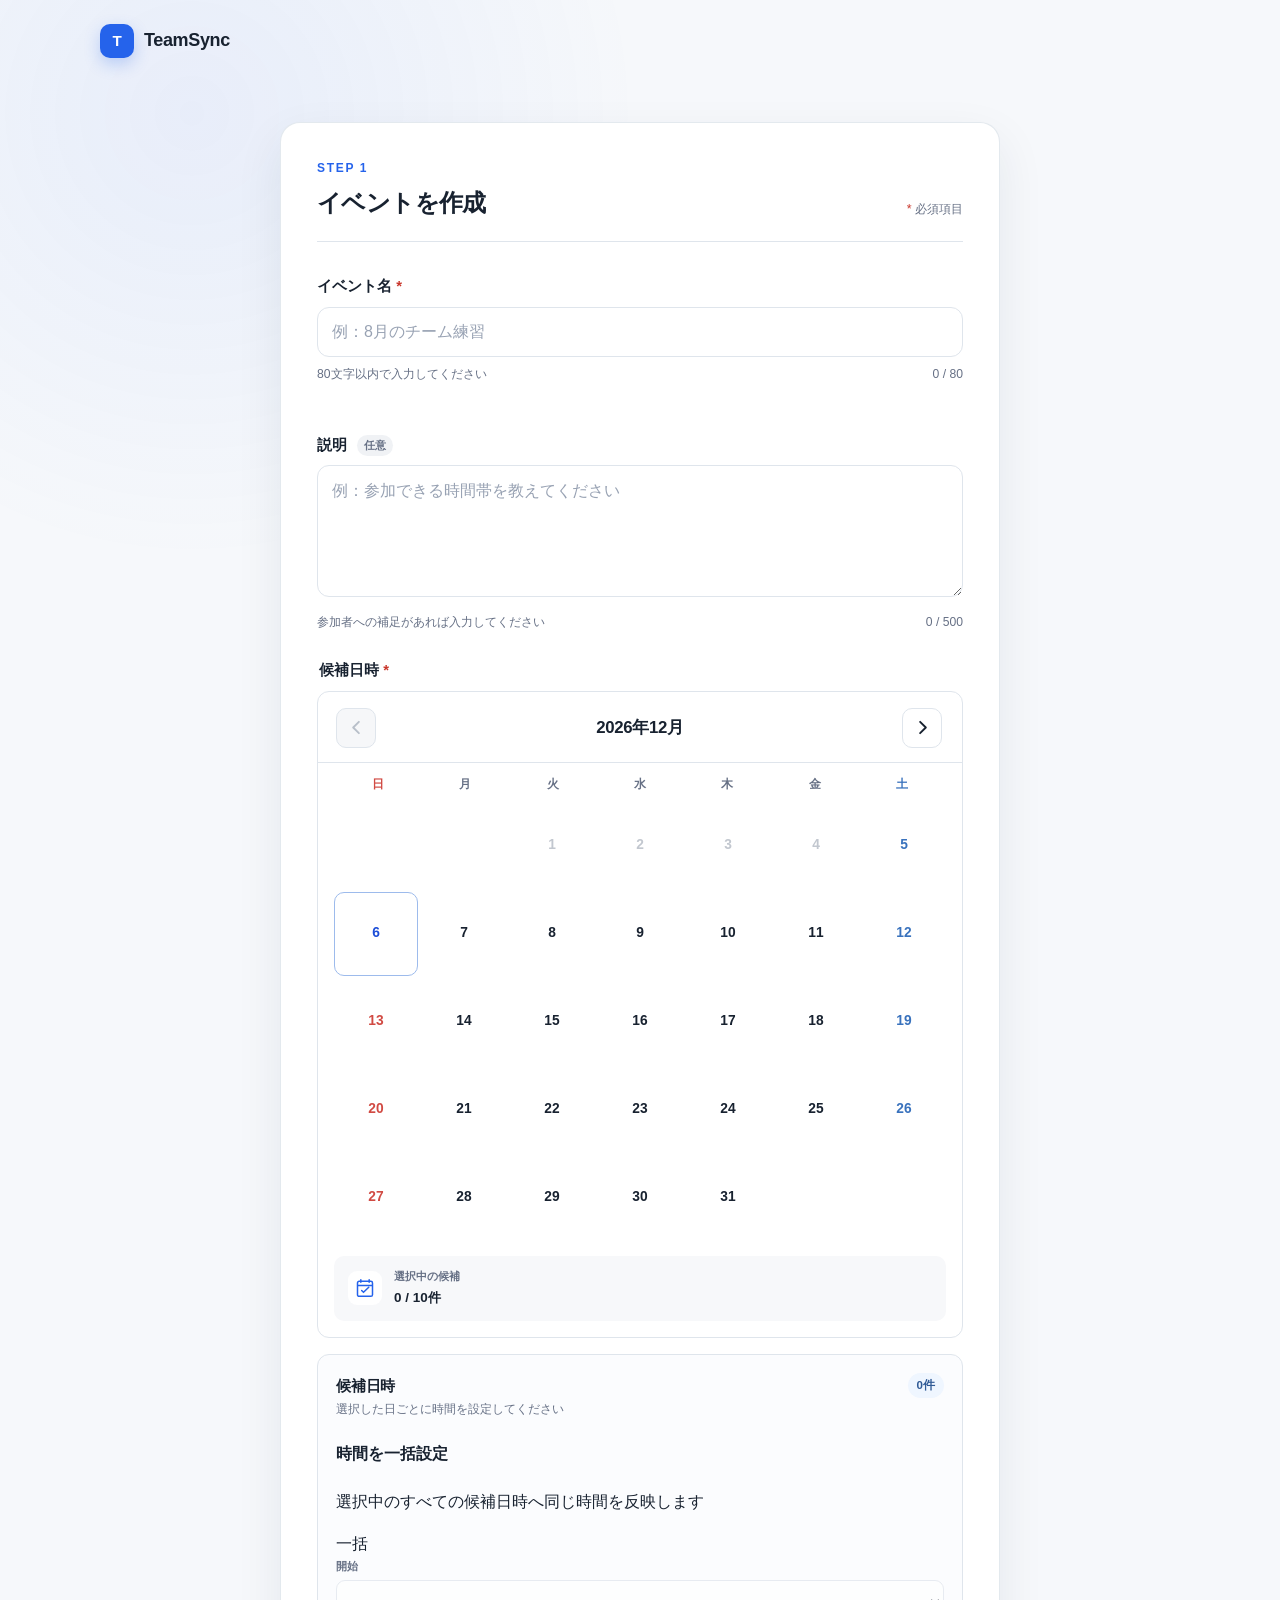
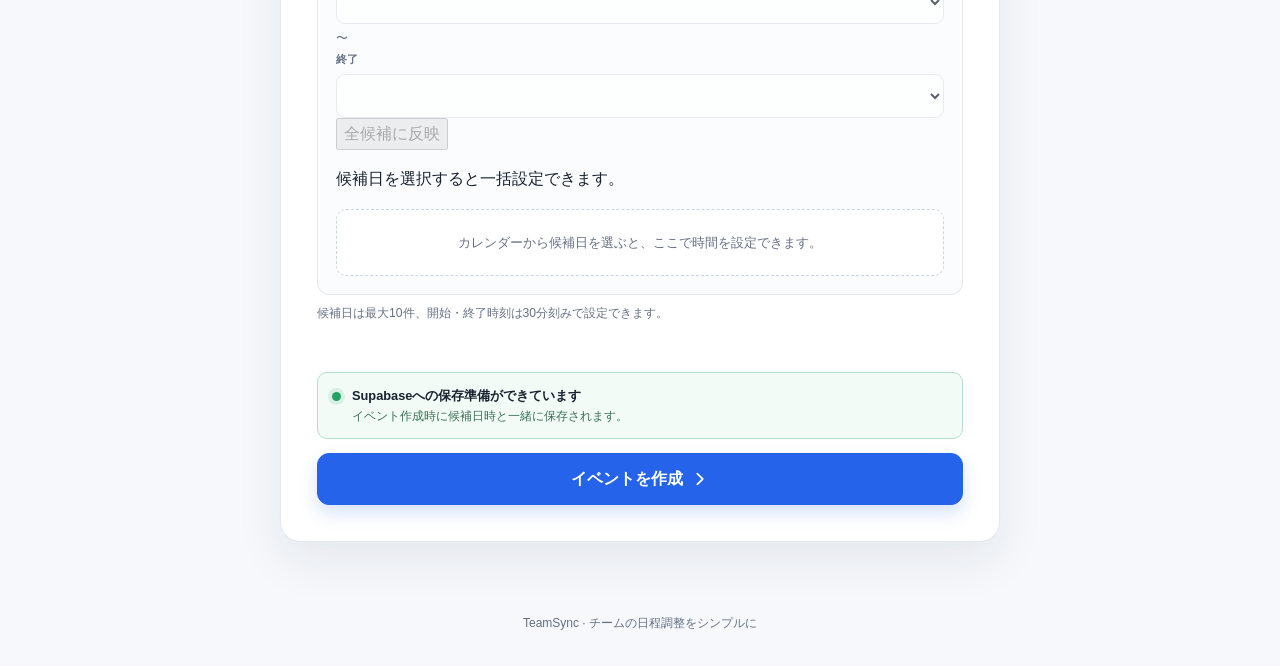
==== commit c06f6352: "Add bulk time controls" ====
--- a/index.html
+++ b/index.html
@@ -8,7 +8,7 @@
       content="TeamSyncは、ゲームチーム向けのシンプルな日程調整ツールです。"
     />
     <title>イベントを作成 | TeamSync</title>
-    <link rel="stylesheet" href="css/style.css?v=7" />
+    <link rel="stylesheet" href="css/style.css?v=8" />
   </head>
   <body>
     <header class="site-header">
@@ -132,6 +132,44 @@
                 </div>
                 <span class="candidate-count" id="candidate-count" aria-live="polite">0件</span>
               </div>
+
+              <section class="bulk-time-panel" aria-labelledby="bulk-time-title">
+                <div class="bulk-time-heading">
+                  <div>
+                    <h4 id="bulk-time-title">時間を一括設定</h4>
+                    <p>選択中のすべての候補日時へ同じ時間を反映します</p>
+                  </div>
+                  <span class="bulk-time-badge">一括</span>
+                </div>
+                <div class="bulk-time-controls">
+                  <label class="time-field" for="bulk-start-time">
+                    <span>開始</span>
+                    <select
+                      class="time-select"
+                      id="bulk-start-time"
+                      aria-describedby="bulk-time-message"
+                      disabled
+                    ></select>
+                  </label>
+                  <span class="time-separator" aria-hidden="true">〜</span>
+                  <label class="time-field" for="bulk-end-time">
+                    <span>終了</span>
+                    <select
+                      class="time-select"
+                      id="bulk-end-time"
+                      aria-describedby="bulk-time-message"
+                      disabled
+                    ></select>
+                  </label>
+                  <button class="bulk-time-button" id="apply-bulk-time" type="button" disabled>
+                    全候補に反映
+                  </button>
+                </div>
+                <p class="bulk-time-message" id="bulk-time-message" aria-live="polite">
+                  候補日を選択すると一括設定できます。
+                </p>
+              </section>
+
               <div class="candidate-empty" id="candidate-empty">
                 カレンダーから候補日を選ぶと、ここで時間を設定できます。
               </div>
@@ -177,7 +215,7 @@
     </footer>
 
     <script src="js/config.js?v=7" defer></script>
-    <script src="js/calendar.js?v=7" defer></script>
+    <script src="js/calendar.js?v=8" defer></script>
     <script src="js/supabase.js?v=7" defer></script>
     <script src="js/create-event.js?v=7" defer></script>
   </body>
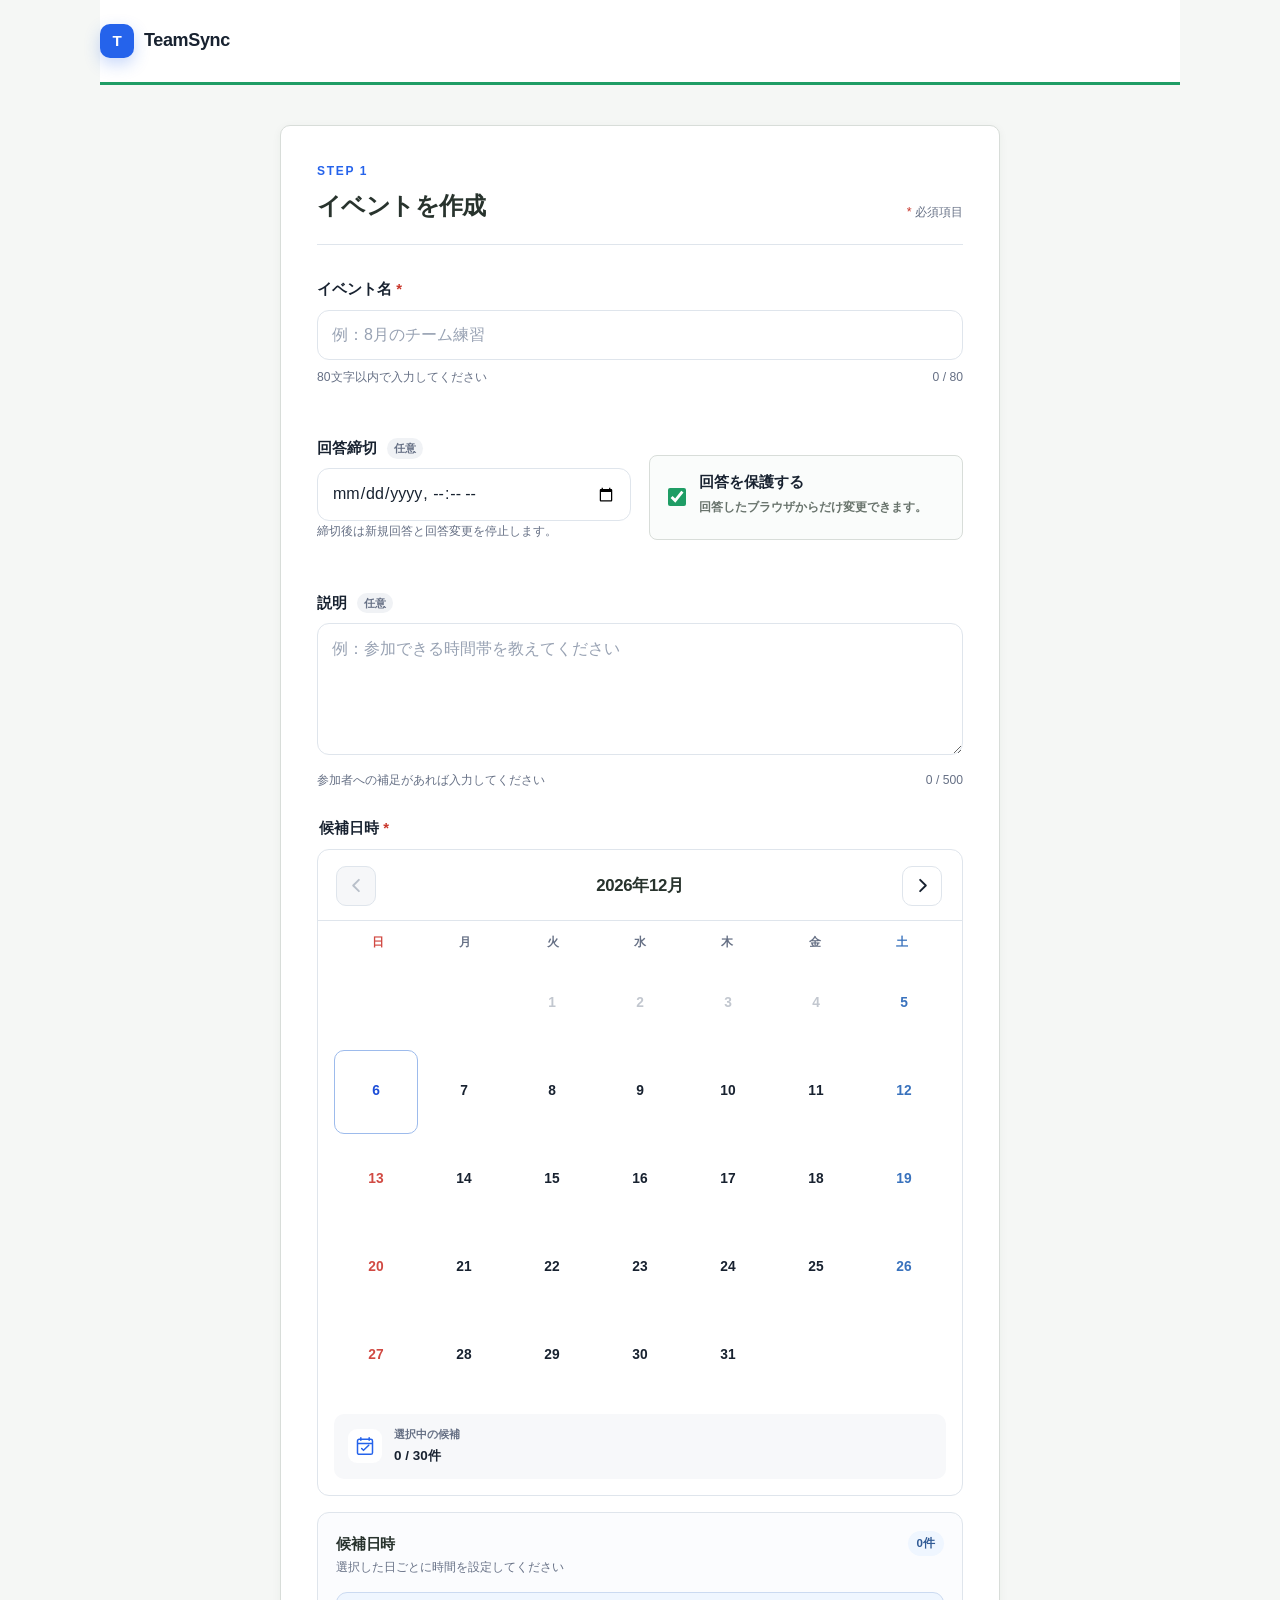
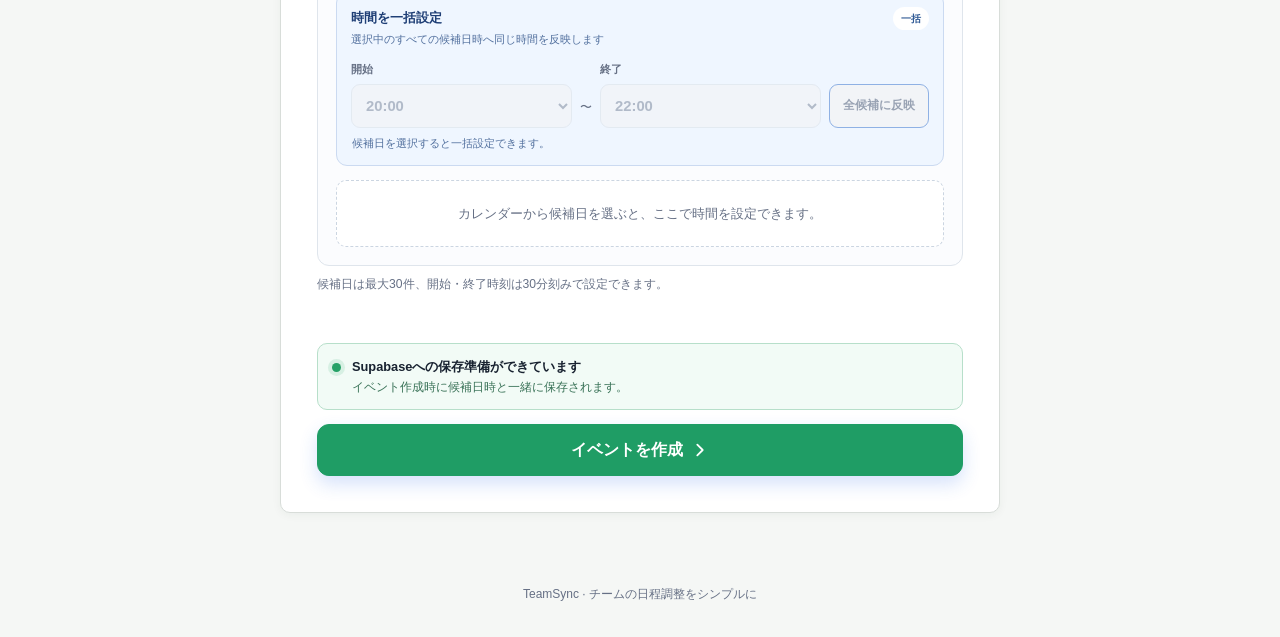
==== commit 6dd2cd11: "Match Chouseisan layout and scheduling features" ====
--- a/index.html
+++ b/index.html
@@ -8,7 +8,7 @@
       content="TeamSyncは、ゲームチーム向けのシンプルな日程調整ツールです。"
     />
     <title>イベントを作成 | TeamSync</title>
-    <link rel="stylesheet" href="css/style.css?v=8" />
+    <link rel="stylesheet" href="css/style.css?v=15" />
   </head>
   <body>
     <header class="site-header">
@@ -46,6 +46,23 @@
               <p id="event-title-count" class="character-count" aria-hidden="true">0 / 80</p>
             </div>
             <p id="event-title-error" class="field-error" aria-live="polite"></p>
+          </div>
+
+          <div class="creation-options">
+            <div class="form-group">
+              <label for="response-deadline">
+                回答締切 <span class="optional">任意</span>
+              </label>
+              <input id="response-deadline" name="responseDeadline" type="datetime-local" />
+              <p class="field-hint">締切後は新規回答と回答変更を停止します。</p>
+            </div>
+            <label class="check-option" for="responses-protected">
+              <input id="responses-protected" name="responsesProtected" type="checkbox" checked />
+              <span>
+                <strong>回答を保護する</strong>
+                <small>回答したブラウザからだけ変更できます。</small>
+              </span>
+            </label>
           </div>
 
           <div class="form-group">
@@ -119,7 +136,7 @@
                 </span>
                 <div>
                   <span class="calendar-selection-label">選択中の候補</span>
-                  <strong id="selected-count-label">0 / 10件</strong>
+                  <strong id="selected-count-label">0 / 30件</strong>
                 </div>
               </div>
             </div>
@@ -178,7 +195,7 @@
 
             <input id="schedule-data" name="schedule" type="hidden" />
             <p id="schedule-note" class="field-hint schedule-hint">
-              候補日は最大10件、開始・終了時刻は30分刻みで設定できます。
+              候補日は最大30件、開始・終了時刻は30分刻みで設定できます。
             </p>
             <p id="schedule-error" class="field-error" aria-live="polite"></p>
           </fieldset>
@@ -214,9 +231,9 @@
       <p>TeamSync <span aria-hidden="true">·</span> チームの日程調整をシンプルに</p>
     </footer>
 
-    <script src="js/config.js?v=7" defer></script>
-    <script src="js/calendar.js?v=8" defer></script>
-    <script src="js/supabase.js?v=7" defer></script>
-    <script src="js/create-event.js?v=7" defer></script>
+    <script src="js/config.js?v=8" defer></script>
+    <script src="js/calendar.js?v=15" defer></script>
+    <script src="js/supabase.js?v=15" defer></script>
+    <script src="js/create-event.js?v=15" defer></script>
   </body>
 </html>
--- a/css/style.css
+++ b/css/style.css
@@ -549,6 +549,107 @@
   font-weight: 750;
 }
 
+.bulk-time-panel {
+  margin-bottom: 14px;
+  padding: 14px;
+  border: 1px solid #cbdaf1;
+  border-radius: 11px;
+  background: var(--color-primary-soft);
+}
+
+.bulk-time-heading {
+  display: flex;
+  align-items: flex-start;
+  justify-content: space-between;
+  gap: 14px;
+  margin-bottom: 12px;
+}
+
+.bulk-time-heading h4,
+.bulk-time-heading p {
+  margin: 0;
+}
+
+.bulk-time-heading h4 {
+  color: #1f3f76;
+  font-size: 0.82rem;
+}
+
+.bulk-time-heading p {
+  margin-top: 2px;
+  color: #52709e;
+  font-size: 0.7rem;
+}
+
+.bulk-time-badge {
+  flex: none;
+  padding: 3px 8px;
+  border-radius: 999px;
+  color: #315b96;
+  background: #fff;
+  font-size: 0.65rem;
+  font-weight: 800;
+}
+
+.bulk-time-controls {
+  display: grid;
+  grid-template-columns: minmax(0, 1fr) auto minmax(0, 1fr) auto;
+  align-items: end;
+  gap: 8px;
+}
+
+.bulk-time-button {
+  min-height: 44px;
+  padding: 9px 13px;
+  border: 1px solid #8fb1e4;
+  border-radius: 9px;
+  color: #234f8f;
+  background: #fff;
+  font-size: 0.72rem;
+  font-weight: 750;
+  white-space: nowrap;
+  cursor: pointer;
+  transition:
+    border-color 150ms ease,
+    background-color 150ms ease,
+    color 150ms ease;
+}
+
+.bulk-time-button:hover:not(:disabled) {
+  border-color: var(--color-primary);
+  color: var(--color-primary-dark);
+  background: #f8fbff;
+}
+
+.bulk-time-button:focus-visible {
+  outline: 3px solid rgba(37, 99, 235, 0.22);
+  outline-offset: 2px;
+}
+
+.bulk-time-button:disabled,
+.bulk-time-panel .time-select:disabled {
+  color: #98a2b3;
+  background: #f2f4f7;
+  cursor: not-allowed;
+}
+
+.bulk-time-message {
+  min-height: 1.1rem;
+  margin: 7px 1px -2px;
+  color: #52709e;
+  font-size: 0.68rem;
+}
+
+.bulk-time-message.is-error {
+  color: var(--color-danger);
+  font-weight: 650;
+}
+
+.bulk-time-message.is-success {
+  color: #256947;
+  font-weight: 650;
+}
+
 .candidate-empty {
   padding: 22px 16px;
   border: 1px dashed #cbd5e1;
@@ -981,6 +1082,41 @@
 
 .event-description.is-empty {
   color: #98a2b3;
+}
+
+.response-event-summary .event-description {
+  margin-bottom: 0;
+}
+
+.response-cta {
+  display: flex;
+  align-items: center;
+  justify-content: space-between;
+  gap: 24px;
+}
+
+.response-cta h2,
+.response-cta p {
+  margin: 0;
+}
+
+.response-cta h2 {
+  margin-top: 2px;
+  font-size: 1.25rem;
+  letter-spacing: -0.02em;
+}
+
+.response-cta > div > p:last-child {
+  margin-top: 7px;
+  color: var(--color-muted);
+  font-size: 0.78rem;
+}
+
+.response-page-button {
+  width: auto;
+  min-width: 190px;
+  flex: none;
+  text-decoration: none;
 }
 
 .share-panel {
@@ -1138,6 +1274,12 @@
   margin-bottom: 22px;
 }
 
+.response-name-group input[readonly] {
+  color: #344054;
+  background: #f5f7fa;
+  cursor: default;
+}
+
 .response-date-fields {
   display: grid;
   grid-template-columns: minmax(0, 1fr) minmax(0, 1.25fr);
@@ -1475,7 +1617,8 @@
   min-width: 100%;
   border-collapse: separate;
   border-spacing: 0;
-  font-size: 0.74rem;
+  font-size: 0.86rem;
+  line-height: 1.45;
 }
 
 .results-table caption {
@@ -1491,7 +1634,7 @@
 .results-table th,
 .results-table td {
   min-width: 150px;
-  padding: 12px;
+  padding: 14px;
   border-right: 1px solid var(--color-border);
   border-bottom: 1px solid var(--color-border);
   text-align: left;
@@ -1503,15 +1646,17 @@
   position: sticky;
   left: 0;
   z-index: 1;
-  min-width: 132px;
-  max-width: 180px;
+  min-width: 156px;
+  max-width: 210px;
   background: #fff;
 }
 
 .results-table thead th {
   color: #344054;
   background: #f5f7fa;
+  font-size: 1.05rem;
   font-weight: 800;
+  line-height: 1.35;
 }
 
 .results-table thead th:first-child {
@@ -1525,9 +1670,9 @@
 }
 
 .results-table thead th span {
-  margin-top: 2px;
+  margin-top: 4px;
   color: var(--color-muted);
-  font-size: 0.64rem;
+  font-size: 0.86rem;
   font-weight: 650;
 }
 
@@ -1535,15 +1680,74 @@
   border-right: 0;
 }
 
-.results-table tfoot tr > * {
+.results-table tbody tr:last-child > * {
   border-bottom: 0;
-  color: #344054;
-  background: #f8fafc;
+}
+
+.result-participant-link {
+  display: inline-flex;
+  align-items: center;
+  min-height: 32px;
+  color: var(--color-primary);
+  font-weight: 800;
+  text-decoration: underline;
+  text-decoration-thickness: 1px;
+  text-underline-offset: 3px;
+}
+
+.result-participant-link:hover {
+  color: var(--color-primary-dark);
+}
+
+.result-participant-link:focus-visible {
+  border-radius: 5px;
+  outline: 3px solid rgba(37, 99, 235, 0.2);
+  outline-offset: 2px;
+}
+
+.result-participant-actions {
+  display: flex;
+  flex-direction: column;
+  align-items: flex-start;
+  gap: 7px;
+}
+
+.result-delete-button {
+  min-height: 30px;
+  padding: 4px 10px;
+  border: 1px solid #efb4ae;
+  border-radius: 7px;
+  color: #a23830;
+  background: #fff7f6;
+  font-size: 0.72rem;
   font-weight: 750;
-}
-
-.results-table tfoot th:first-child {
-  background: #f8fafc;
+  cursor: pointer;
+}
+
+.result-delete-button:hover:not(:disabled) {
+  border-color: #d8645b;
+  color: #8f2f28;
+  background: #ffefed;
+}
+
+.result-delete-button.is-confirming {
+  border-color: #c9433a;
+  color: #fff;
+  background: #c9433a;
+}
+
+.result-delete-button:focus-visible {
+  outline: 3px solid rgba(216, 100, 91, 0.2);
+  outline-offset: 2px;
+}
+
+.result-delete-button:disabled {
+  opacity: 0.6;
+  cursor: wait;
+}
+
+.results-action-notice {
+  margin: 0 0 16px;
 }
 
 .result-status {
@@ -1554,7 +1758,7 @@
   display: inline-flex;
   padding: 4px 8px;
   border-radius: 999px;
-  font-size: 0.68rem;
+  font-size: 0.8rem;
   font-weight: 800;
 }
 
@@ -1577,14 +1781,10 @@
   max-width: 210px;
   margin: 7px 0 0;
   color: #475467;
-  font-size: 0.68rem;
-  line-height: 1.55;
+  font-size: 0.78rem;
+  line-height: 1.65;
   overflow-wrap: anywhere;
   white-space: pre-wrap;
-}
-
-.results-total-cell {
-  white-space: nowrap;
 }
 
 .event-page-actions {
@@ -1672,6 +1872,15 @@
     padding: 14px 12px;
   }
 
+  .bulk-time-controls {
+    grid-template-columns: minmax(0, 1fr) auto minmax(0, 1fr);
+  }
+
+  .bulk-time-button {
+    grid-column: 1 / -1;
+    width: 100%;
+  }
+
   .candidate-card {
     padding: 13px 12px;
   }
@@ -1707,6 +1916,15 @@
   .event-summary-heading,
   .event-section-heading {
     align-items: flex-start;
+  }
+
+  .response-cta {
+    display: grid;
+    gap: 18px;
+  }
+
+  .response-page-button {
+    width: 100%;
   }
 
   .share-panel {
@@ -1768,3 +1986,496 @@
     animation-duration: 1.5s;
   }
 }
+
+
+/* Phase 8: compact attendance-sheet layout */
+:root {
+  --sheet-green: #1f9d65;
+  --sheet-green-dark: #147a4d;
+  --sheet-green-soft: #eaf8f1;
+  --sheet-best: #fff7d6;
+  --sheet-border: #d8ddd9;
+  --sheet-ink: #28332d;
+  --sheet-muted: #68736c;
+  --sheet-danger: #c33d3d;
+}
+
+body {
+  color: var(--sheet-ink);
+  background: #f5f7f5;
+}
+
+.site-header {
+  border-bottom: 3px solid var(--sheet-green);
+  background: #fff;
+}
+
+.header-create-link {
+  color: var(--sheet-green-dark);
+  font-weight: 700;
+  text-decoration: none;
+}
+
+.page-shell {
+  max-width: 1080px;
+}
+
+.card {
+  border: 1px solid var(--sheet-border);
+  border-radius: 10px;
+  box-shadow: 0 2px 10px rgba(25, 58, 40, 0.05);
+}
+
+.creation-options {
+  display: grid;
+  grid-template-columns: minmax(0, 1fr) minmax(240px, 1fr);
+  gap: 18px;
+  align-items: center;
+  margin-bottom: 24px;
+}
+
+.check-option {
+  display: flex;
+  align-items: flex-start;
+  gap: 10px;
+  padding: 14px;
+  border: 1px solid var(--sheet-border);
+  border-radius: 8px;
+  background: #fafcfb;
+  cursor: pointer;
+}
+
+.check-option input {
+  width: 18px;
+  height: 18px;
+  margin-top: 2px;
+  accent-color: var(--sheet-green);
+}
+
+.check-option span {
+  display: grid;
+  gap: 3px;
+}
+
+.check-option small {
+  color: var(--sheet-muted);
+}
+
+.primary-button {
+  background: var(--sheet-green);
+  border-color: var(--sheet-green);
+}
+
+.primary-button:hover {
+  background: var(--sheet-green-dark);
+}
+
+.event-page-shell {
+  max-width: 1180px;
+}
+
+.event-title-row,
+.manage-heading,
+.attendance-heading,
+.manage-section-heading {
+  display: flex;
+  justify-content: space-between;
+  align-items: flex-start;
+  gap: 24px;
+}
+
+.event-title-row h1,
+.manage-heading h1 {
+  margin: 4px 0 0;
+}
+
+.organizer-button,
+.text-button {
+  color: var(--sheet-green-dark);
+  font-weight: 700;
+}
+
+.organizer-button {
+  padding: 9px 14px;
+  border: 1px solid var(--sheet-green);
+  border-radius: 7px;
+  text-decoration: none;
+  white-space: nowrap;
+}
+
+.deadline-status {
+  margin: 12px 0 0;
+  color: var(--sheet-muted);
+  font-size: 0.92rem;
+}
+
+.deadline-status.is-closed {
+  color: var(--sheet-danger);
+  font-weight: 700;
+}
+
+.confirmed-banner {
+  display: flex;
+  gap: 12px;
+  align-items: center;
+  margin-top: 16px;
+  padding: 14px 16px;
+  border: 1px solid #69b88f;
+  border-radius: 8px;
+  background: var(--sheet-green-soft);
+  color: #155f3d;
+}
+
+.confirmed-banner.is-warning {
+  border-color: #e6ba59;
+  background: #fff8e5;
+  color: #795513;
+}
+
+.compact-share-panel {
+  margin-top: 20px;
+}
+
+.event-primary-actions {
+  display: flex;
+  justify-content: center;
+  gap: 12px;
+  margin: 20px 0;
+}
+
+.event-primary-actions .primary-button,
+.event-primary-actions .secondary-button {
+  min-width: 190px;
+  justify-content: center;
+}
+
+.primary-button.is-disabled {
+  pointer-events: none;
+  opacity: 0.55;
+}
+
+.attendance-card {
+  padding: 0;
+  overflow: hidden;
+}
+
+.attendance-heading {
+  padding: 24px;
+  border-bottom: 1px solid var(--sheet-border);
+}
+
+.attendance-heading h2 {
+  margin: 3px 0 0;
+}
+
+.attendance-meta {
+  display: grid;
+  justify-items: end;
+  gap: 5px;
+}
+
+.text-button {
+  border: 0;
+  background: transparent;
+  cursor: pointer;
+  text-decoration: underline;
+}
+
+.best-candidate-note {
+  display: flex;
+  align-items: center;
+  gap: 10px;
+  margin: 18px 24px 0;
+  padding: 12px 14px;
+  border-radius: 8px;
+  background: var(--sheet-best);
+  color: #6c5611;
+}
+
+.best-candidate-note p {
+  margin: 0;
+}
+
+.attendance-table-scroll {
+  overflow: auto;
+  padding: 20px 24px 24px;
+}
+
+.attendance-table {
+  width: max-content;
+  min-width: 100%;
+  border-collapse: separate;
+  border-spacing: 0;
+  border: 1px solid #cfd6d1;
+  border-radius: 7px;
+  overflow: hidden;
+  background: #fff;
+}
+
+.attendance-table caption {
+  position: absolute;
+  width: 1px;
+  height: 1px;
+  overflow: hidden;
+  clip-path: inset(50%);
+}
+
+.attendance-table th,
+.attendance-table td {
+  min-width: 112px;
+  padding: 11px 10px;
+  border-right: 1px solid #dce1dd;
+  border-bottom: 1px solid #dce1dd;
+  text-align: center;
+  vertical-align: middle;
+}
+
+.attendance-table tr > :first-child {
+  position: sticky;
+  left: 0;
+  z-index: 2;
+  min-width: 180px;
+  background: #f7f9f7;
+  text-align: left;
+}
+
+.attendance-table thead th {
+  position: sticky;
+  top: 0;
+  z-index: 3;
+  background: #eef3ef;
+  font-size: 0.92rem;
+}
+
+.attendance-table thead th:first-child {
+  z-index: 4;
+}
+
+.attendance-table tbody th {
+  display: table-cell;
+}
+
+.attendance-table tbody th strong,
+.attendance-table tbody th span {
+  display: block;
+}
+
+.attendance-table tbody th span {
+  margin-top: 3px;
+  color: var(--sheet-muted);
+  font-size: 0.84rem;
+}
+
+.attendance-table tbody th em {
+  display: inline-block;
+  margin-top: 7px;
+  padding: 2px 7px;
+  border-radius: 999px;
+  background: #f1c84b;
+  color: #5b4708;
+  font-size: 0.72rem;
+  font-style: normal;
+}
+
+.attendance-table tr.is-best-candidate > * {
+  background: var(--sheet-best);
+}
+
+.attendance-table tr.is-best-candidate > :first-child {
+  background: #fff0ac;
+}
+
+.attendance-table tr.is-confirmed-candidate > * {
+  box-shadow: inset 0 3px 0 var(--sheet-green), inset 0 -3px 0 var(--sheet-green);
+}
+
+.attendance-count-cell span {
+  display: inline-block;
+  margin: 2px 3px;
+  font-size: 0.78rem;
+  white-space: nowrap;
+}
+
+.attendance-mark {
+  display: block;
+  font-size: 1.65rem;
+  line-height: 1;
+}
+
+.attendance-mark.is-yes,
+.attendance-count-cell .is-yes {
+  color: #168557;
+}
+
+.attendance-mark.is-maybe,
+.attendance-count-cell .is-maybe {
+  color: #d29213;
+}
+
+.attendance-mark.is-no,
+.attendance-count-cell .is-no {
+  color: #c44747;
+}
+
+.attendance-mark.is-none {
+  color: #a8b0aa;
+}
+
+.attendance-table td small {
+  display: block;
+  max-width: 125px;
+  margin: 6px auto 0;
+  color: var(--sheet-muted);
+  font-size: 0.72rem;
+  overflow-wrap: anywhere;
+}
+
+.participant-heading-inner {
+  display: grid;
+  justify-items: center;
+  gap: 7px;
+}
+
+.participant-edit-link {
+  color: var(--sheet-green-dark);
+  font-weight: 800;
+}
+
+.participant-admin-actions {
+  display: flex;
+  gap: 3px;
+}
+
+.participant-admin-actions button,
+.candidate-row-actions button {
+  padding: 3px 6px;
+  border: 1px solid #cdd4cf;
+  border-radius: 4px;
+  background: #fff;
+  color: #4c5750;
+  cursor: pointer;
+  font-size: 0.7rem;
+}
+
+.table-help {
+  margin: -10px 24px 24px;
+  color: var(--sheet-muted);
+  font-size: 0.82rem;
+}
+
+.results-empty,
+.results-state {
+  padding: 32px 24px;
+}
+
+.manage-shell {
+  max-width: 900px;
+}
+
+.manage-shell #manage-content {
+  display: grid;
+  gap: 20px;
+}
+
+.manage-shell .card {
+  padding: 24px;
+}
+
+.manage-candidate-list {
+  display: grid;
+  gap: 9px;
+  margin: 16px 0 22px;
+}
+
+.manage-candidate-row {
+  display: grid;
+  grid-template-columns: minmax(150px, 1fr) 110px auto 110px auto;
+  gap: 8px;
+  align-items: center;
+  padding: 10px;
+  border: 1px solid var(--sheet-border);
+  border-radius: 7px;
+  background: #fafcfb;
+}
+
+.candidate-row-actions {
+  display: flex;
+  gap: 4px;
+}
+
+.confirm-date-controls {
+  display: flex;
+  gap: 12px;
+  margin-top: 15px;
+}
+
+.confirm-date-controls select {
+  flex: 1;
+}
+
+.danger-zone {
+  border-color: #e3b4b4;
+  background: #fffafa;
+}
+
+.danger-button {
+  padding: 10px 16px;
+  border: 1px solid var(--sheet-danger);
+  border-radius: 7px;
+  background: #fff;
+  color: var(--sheet-danger);
+  font-weight: 800;
+  cursor: pointer;
+}
+
+@media (max-width: 720px) {
+  .header-create-link {
+    font-size: 0.78rem;
+  }
+
+  .creation-options {
+    grid-template-columns: 1fr;
+  }
+
+  .event-title-row,
+  .manage-heading,
+  .attendance-heading,
+  .manage-section-heading {
+    display: grid;
+  }
+
+  .event-primary-actions,
+  .confirm-date-controls {
+    flex-direction: column;
+  }
+
+  .attendance-meta {
+    justify-items: start;
+  }
+
+  .attendance-table-scroll {
+    padding: 14px;
+  }
+
+  .attendance-table th,
+  .attendance-table td {
+    min-width: 94px;
+    padding: 9px 7px;
+  }
+
+  .attendance-table tr > :first-child {
+    min-width: 146px;
+  }
+
+  .manage-candidate-row {
+    grid-template-columns: 1fr 1fr;
+  }
+
+  .manage-candidate-row > input[type="date"] {
+    grid-column: 1 / -1;
+  }
+
+  .manage-candidate-row > .candidate-row-actions {
+    grid-column: 1 / -1;
+  }
+}
